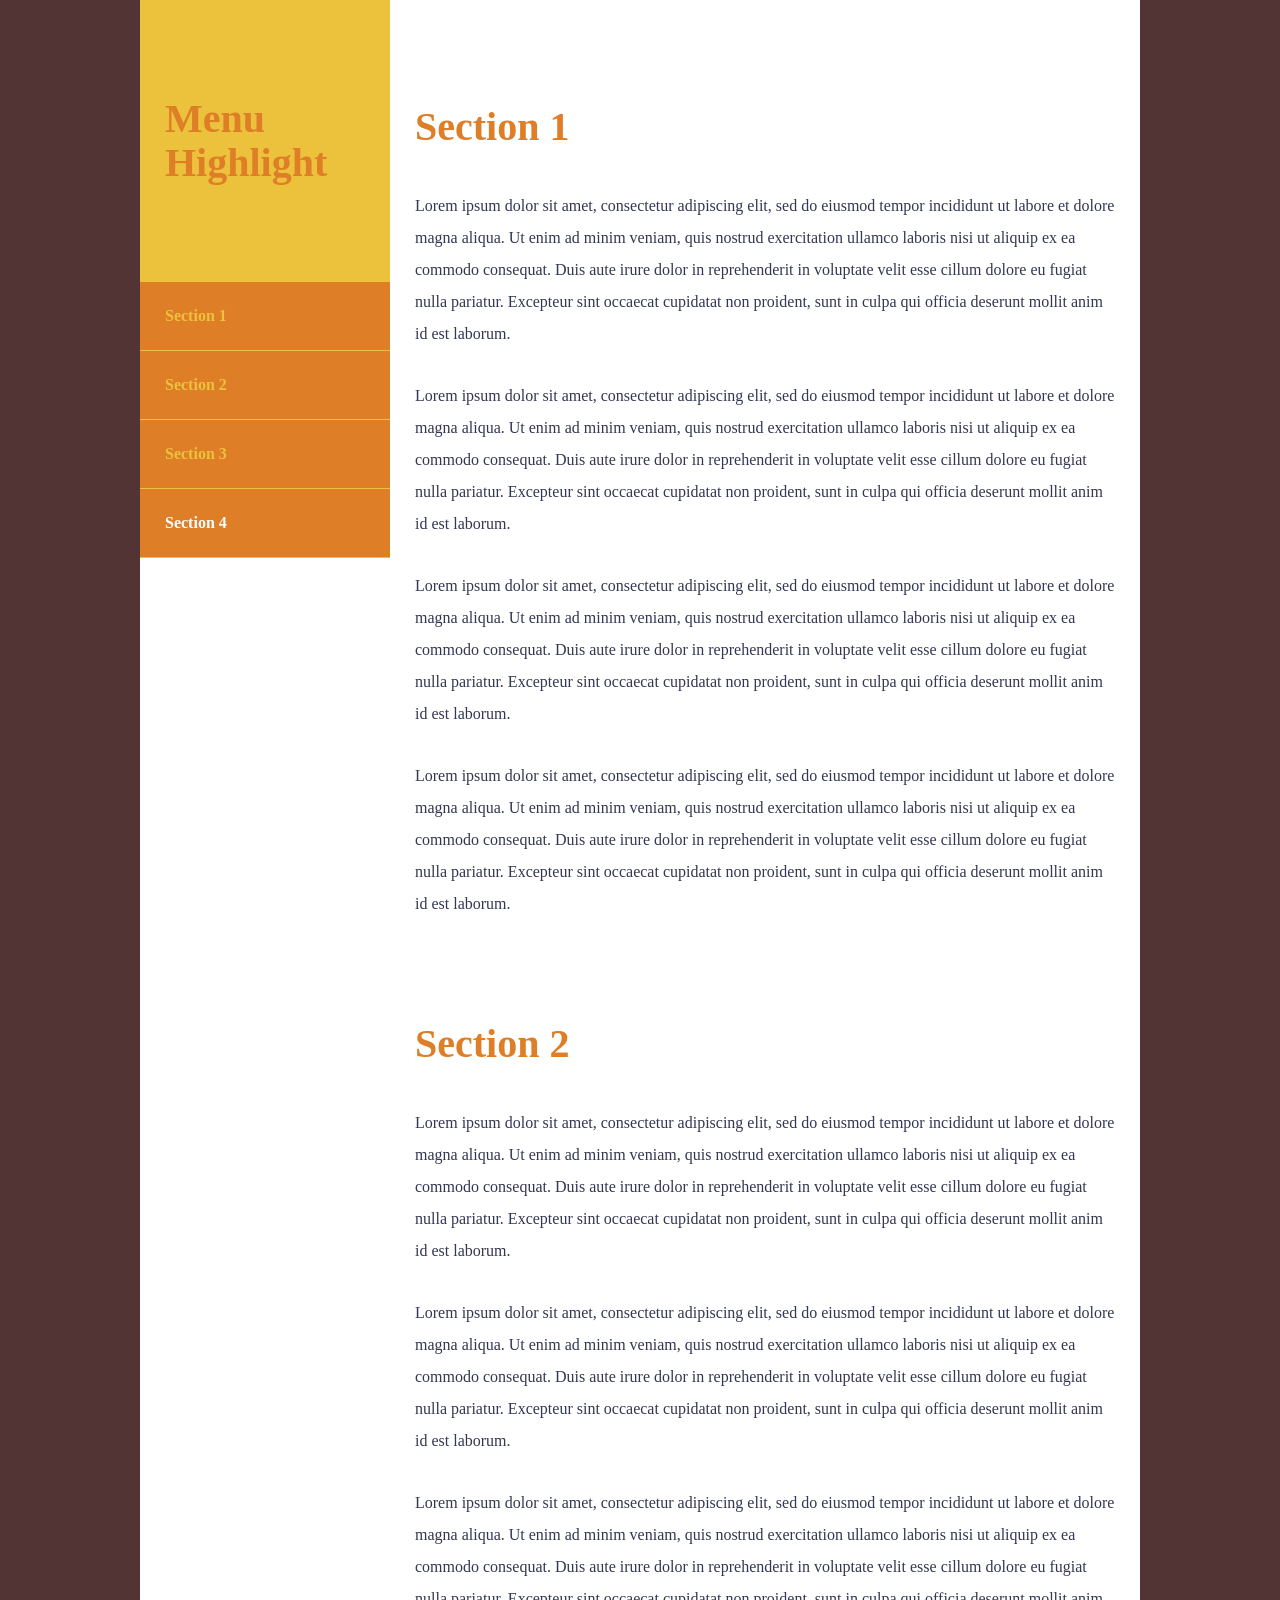
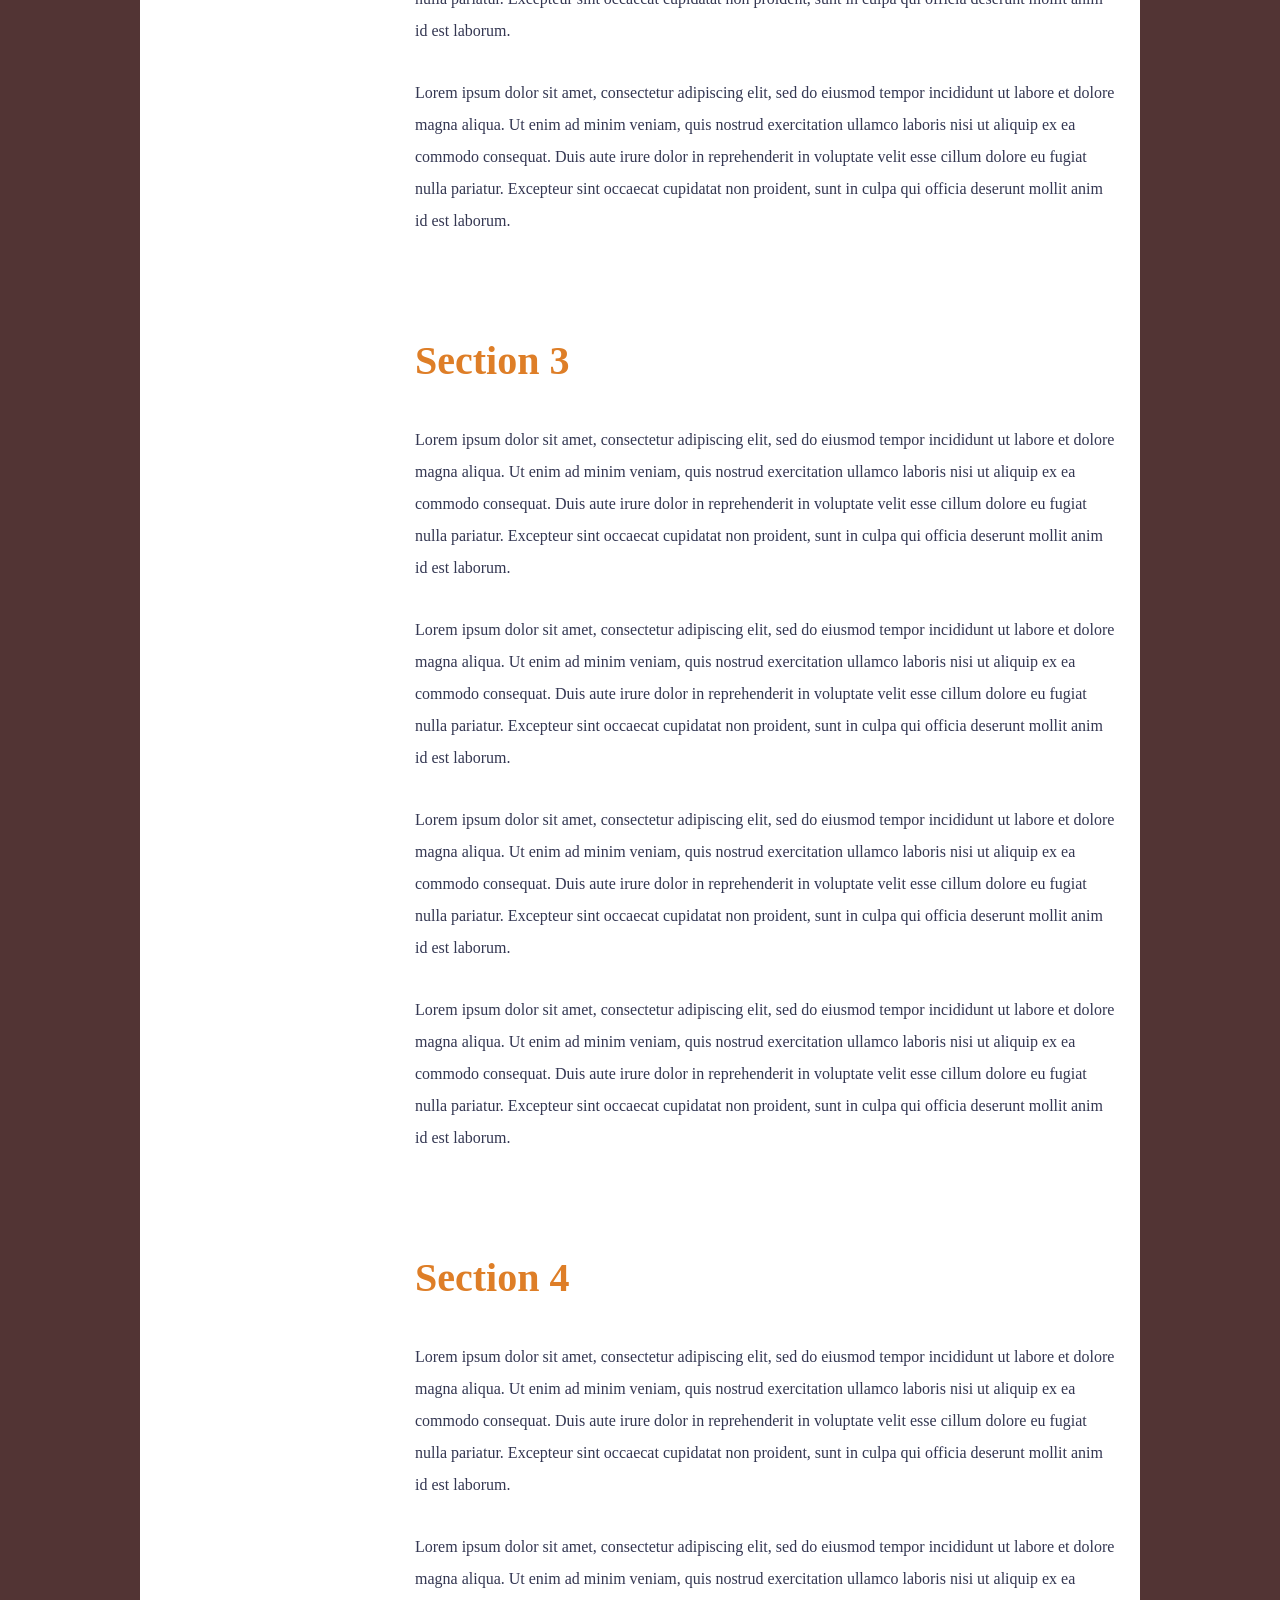
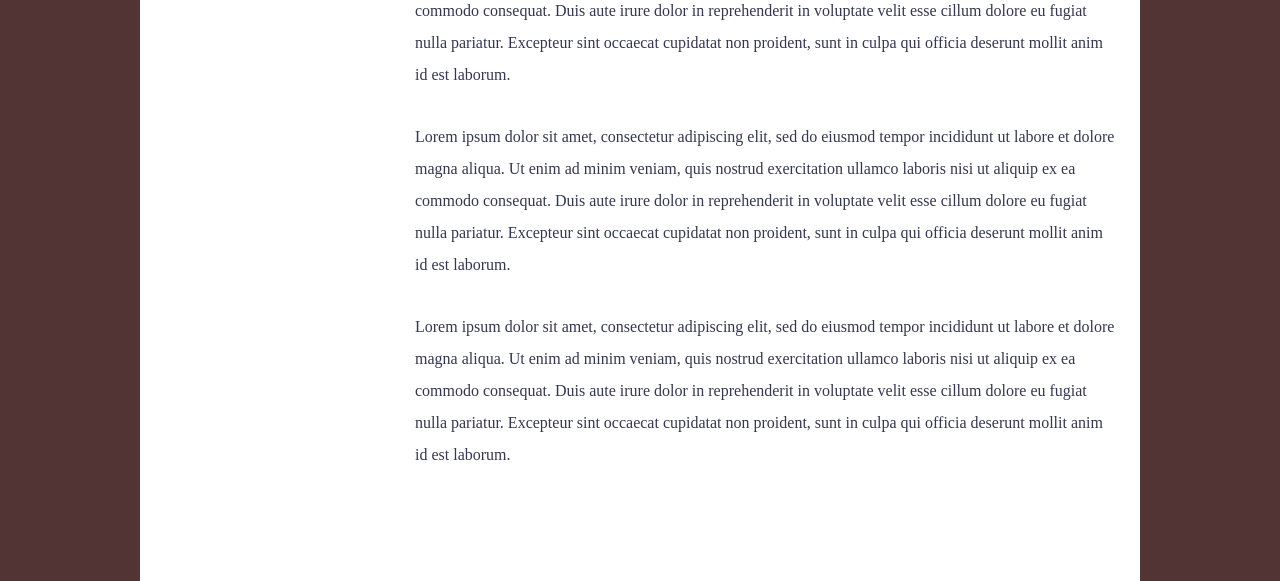
==== highlight-menu-custom/index.html @ ab6501e2 "Add files via upload" ====
<!DOCTYPE html>
<html lang="ja">

<head>
  <meta charset="UTF-8">
  <title>メニューのハイライト</title>
  <!-- jQuery本体 -->
  <script src="https://code.jquery.com/jquery-3.7.1.min.js"
    integrity="sha256-/JqT3SQfawRcv/BIHPThkBvs0OEvtFFmqPF/lYI/Cxo=" crossorigin="anonymous"></script>
  <link rel="stylesheet" href="css/style.css">
</head>

<body>
  <div id="wrapper">
    <header>
      <h1>Menu Highlight</h1>
      <nav>
        <ul>
          <li class="current"><a href="#">Section 1</a></li>
          <li><a href="#">Section 2</a></li>
          <li><a href="#">Section 3</a></li>
          <li><a href="#">Section 4</a></li>
        </ul>
      </nav>
    </header>

    <main>
      <section>
        <h2>Section 1</h2>
        <p>
          Lorem ipsum dolor sit amet, consectetur adipiscing elit, sed do eiusmod tempor incididunt ut labore et dolore
          magna aliqua. Ut enim ad minim veniam, quis nostrud exercitation ullamco laboris nisi ut aliquip ex ea commodo
          consequat. Duis aute irure dolor in reprehenderit in voluptate velit esse cillum dolore eu fugiat nulla
          pariatur. Excepteur sint occaecat cupidatat non proident, sunt in culpa qui officia deserunt mollit anim id
          est laborum.
        </p>
        <p>
          Lorem ipsum dolor sit amet, consectetur adipiscing elit, sed do eiusmod tempor incididunt ut labore et dolore
          magna aliqua. Ut enim ad minim veniam, quis nostrud exercitation ullamco laboris nisi ut aliquip ex ea commodo
          consequat. Duis aute irure dolor in reprehenderit in voluptate velit esse cillum dolore eu fugiat nulla
          pariatur. Excepteur sint occaecat cupidatat non proident, sunt in culpa qui officia deserunt mollit anim id
          est laborum.
        </p>
        <p>
          Lorem ipsum dolor sit amet, consectetur adipiscing elit, sed do eiusmod tempor incididunt ut labore et dolore
          magna aliqua. Ut enim ad minim veniam, quis nostrud exercitation ullamco laboris nisi ut aliquip ex ea commodo
          consequat. Duis aute irure dolor in reprehenderit in voluptate velit esse cillum dolore eu fugiat nulla
          pariatur. Excepteur sint occaecat cupidatat non proident, sunt in culpa qui officia deserunt mollit anim id
          est laborum.
        </p>
        <p>
          Lorem ipsum dolor sit amet, consectetur adipiscing elit, sed do eiusmod tempor incididunt ut labore et dolore
          magna aliqua. Ut enim ad minim veniam, quis nostrud exercitation ullamco laboris nisi ut aliquip ex ea commodo
          consequat. Duis aute irure dolor in reprehenderit in voluptate velit esse cillum dolore eu fugiat nulla
          pariatur. Excepteur sint occaecat cupidatat non proident, sunt in culpa qui officia deserunt mollit anim id
          est laborum.
        </p>
      </section>
      <section>
        <h2>Section 2</h2>
        <p>
          Lorem ipsum dolor sit amet, consectetur adipiscing elit, sed do eiusmod tempor incididunt ut labore et dolore
          magna aliqua. Ut enim ad minim veniam, quis nostrud exercitation ullamco laboris nisi ut aliquip ex ea commodo
          consequat. Duis aute irure dolor in reprehenderit in voluptate velit esse cillum dolore eu fugiat nulla
          pariatur. Excepteur sint occaecat cupidatat non proident, sunt in culpa qui officia deserunt mollit anim id
          est laborum.
        </p>
        <p>
          Lorem ipsum dolor sit amet, consectetur adipiscing elit, sed do eiusmod tempor incididunt ut labore et dolore
          magna aliqua. Ut enim ad minim veniam, quis nostrud exercitation ullamco laboris nisi ut aliquip ex ea commodo
          consequat. Duis aute irure dolor in reprehenderit in voluptate velit esse cillum dolore eu fugiat nulla
          pariatur. Excepteur sint occaecat cupidatat non proident, sunt in culpa qui officia deserunt mollit anim id
          est laborum.
        </p>
        <p>
          Lorem ipsum dolor sit amet, consectetur adipiscing elit, sed do eiusmod tempor incididunt ut labore et dolore
          magna aliqua. Ut enim ad minim veniam, quis nostrud exercitation ullamco laboris nisi ut aliquip ex ea commodo
          consequat. Duis aute irure dolor in reprehenderit in voluptate velit esse cillum dolore eu fugiat nulla
          pariatur. Excepteur sint occaecat cupidatat non proident, sunt in culpa qui officia deserunt mollit anim id
          est laborum.
        </p>
        <p>
          Lorem ipsum dolor sit amet, consectetur adipiscing elit, sed do eiusmod tempor incididunt ut labore et dolore
          magna aliqua. Ut enim ad minim veniam, quis nostrud exercitation ullamco laboris nisi ut aliquip ex ea commodo
          consequat. Duis aute irure dolor in reprehenderit in voluptate velit esse cillum dolore eu fugiat nulla
          pariatur. Excepteur sint occaecat cupidatat non proident, sunt in culpa qui officia deserunt mollit anim id
          est laborum.
        </p>
      </section>
      <section>
        <h2>Section 3</h2>
        <p>
          Lorem ipsum dolor sit amet, consectetur adipiscing elit, sed do eiusmod tempor incididunt ut labore et dolore
          magna aliqua. Ut enim ad minim veniam, quis nostrud exercitation ullamco laboris nisi ut aliquip ex ea commodo
          consequat. Duis aute irure dolor in reprehenderit in voluptate velit esse cillum dolore eu fugiat nulla
          pariatur. Excepteur sint occaecat cupidatat non proident, sunt in culpa qui officia deserunt mollit anim id
          est laborum.
        </p>
        <p>
          Lorem ipsum dolor sit amet, consectetur adipiscing elit, sed do eiusmod tempor incididunt ut labore et dolore
          magna aliqua. Ut enim ad minim veniam, quis nostrud exercitation ullamco laboris nisi ut aliquip ex ea commodo
          consequat. Duis aute irure dolor in reprehenderit in voluptate velit esse cillum dolore eu fugiat nulla
          pariatur. Excepteur sint occaecat cupidatat non proident, sunt in culpa qui officia deserunt mollit anim id
          est laborum.
        </p>
        <p>
          Lorem ipsum dolor sit amet, consectetur adipiscing elit, sed do eiusmod tempor incididunt ut labore et dolore
          magna aliqua. Ut enim ad minim veniam, quis nostrud exercitation ullamco laboris nisi ut aliquip ex ea commodo
          consequat. Duis aute irure dolor in reprehenderit in voluptate velit esse cillum dolore eu fugiat nulla
          pariatur. Excepteur sint occaecat cupidatat non proident, sunt in culpa qui officia deserunt mollit anim id
          est laborum.
        </p>
        <p>
          Lorem ipsum dolor sit amet, consectetur adipiscing elit, sed do eiusmod tempor incididunt ut labore et dolore
          magna aliqua. Ut enim ad minim veniam, quis nostrud exercitation ullamco laboris nisi ut aliquip ex ea commodo
          consequat. Duis aute irure dolor in reprehenderit in voluptate velit esse cillum dolore eu fugiat nulla
          pariatur. Excepteur sint occaecat cupidatat non proident, sunt in culpa qui officia deserunt mollit anim id
          est laborum.
        </p>
      </section>
      <section>
        <h2>Section 4</h2>
        <p>
          Lorem ipsum dolor sit amet, consectetur adipiscing elit, sed do eiusmod tempor incididunt ut labore et dolore
          magna aliqua. Ut enim ad minim veniam, quis nostrud exercitation ullamco laboris nisi ut aliquip ex ea commodo
          consequat. Duis aute irure dolor in reprehenderit in voluptate velit esse cillum dolore eu fugiat nulla
          pariatur. Excepteur sint occaecat cupidatat non proident, sunt in culpa qui officia deserunt mollit anim id
          est laborum.
        </p>
        <p>
          Lorem ipsum dolor sit amet, consectetur adipiscing elit, sed do eiusmod tempor incididunt ut labore et dolore
          magna aliqua. Ut enim ad minim veniam, quis nostrud exercitation ullamco laboris nisi ut aliquip ex ea commodo
          consequat. Duis aute irure dolor in reprehenderit in voluptate velit esse cillum dolore eu fugiat nulla
          pariatur. Excepteur sint occaecat cupidatat non proident, sunt in culpa qui officia deserunt mollit anim id
          est laborum.
        </p>
        <p>
          Lorem ipsum dolor sit amet, consectetur adipiscing elit, sed do eiusmod tempor incididunt ut labore et dolore
          magna aliqua. Ut enim ad minim veniam, quis nostrud exercitation ullamco laboris nisi ut aliquip ex ea commodo
          consequat. Duis aute irure dolor in reprehenderit in voluptate velit esse cillum dolore eu fugiat nulla
          pariatur. Excepteur sint occaecat cupidatat non proident, sunt in culpa qui officia deserunt mollit anim id
          est laborum.
        </p>
        <p>
          Lorem ipsum dolor sit amet, consectetur adipiscing elit, sed do eiusmod tempor incididunt ut labore et dolore
          magna aliqua. Ut enim ad minim veniam, quis nostrud exercitation ullamco laboris nisi ut aliquip ex ea commodo
          consequat. Duis aute irure dolor in reprehenderit in voluptate velit esse cillum dolore eu fugiat nulla
          pariatur. Excepteur sint occaecat cupidatat non proident, sunt in culpa qui officia deserunt mollit anim id
          est laborum.
        </p>
      </section>
    </main>
  </div>

  <script src="js/script.js"></script>
</body>

</html>
---- highlight-menu-custom/css/style.css ----
@charset "utf-8";

body {
  background: #523434;
  margin: 0;
}

#wrapper {
  width: 1000px;
  margin: 0 auto;
}

header {
  position: fixed;
  width: 250px;
  background: #ecc23d;
}

header h1 {
  padding: 70px 25px;
  color: #de7e27;
  font-size: 2.5em;
  line-height: 1.1em;
  font-weight: bold;
}

nav ul {
  margin: 0;
  padding: 0;
}
nav li {
  list-style: none;
  margin-bottom: 1px;
}
nav a {
  display: block;
  padding: 25px;
  font-weight: bold;
  color: #ecc23d;
  background: #de7e27;
  text-decoration: none;
}
nav li.current a {
  color: #fff;
}

main {
  padding: 70px 25px 10px 275px;
  background: #fff;
}
section {
  margin-bottom: 100px;
}
section h2 {
  color: #de7e27;
  font-size: 2.5em;
  font-weight: bold;
  margin-bottom: 40px;
}
p {
  margin-bottom: 30px;
  line-height: 2;
  color: #343752;
}
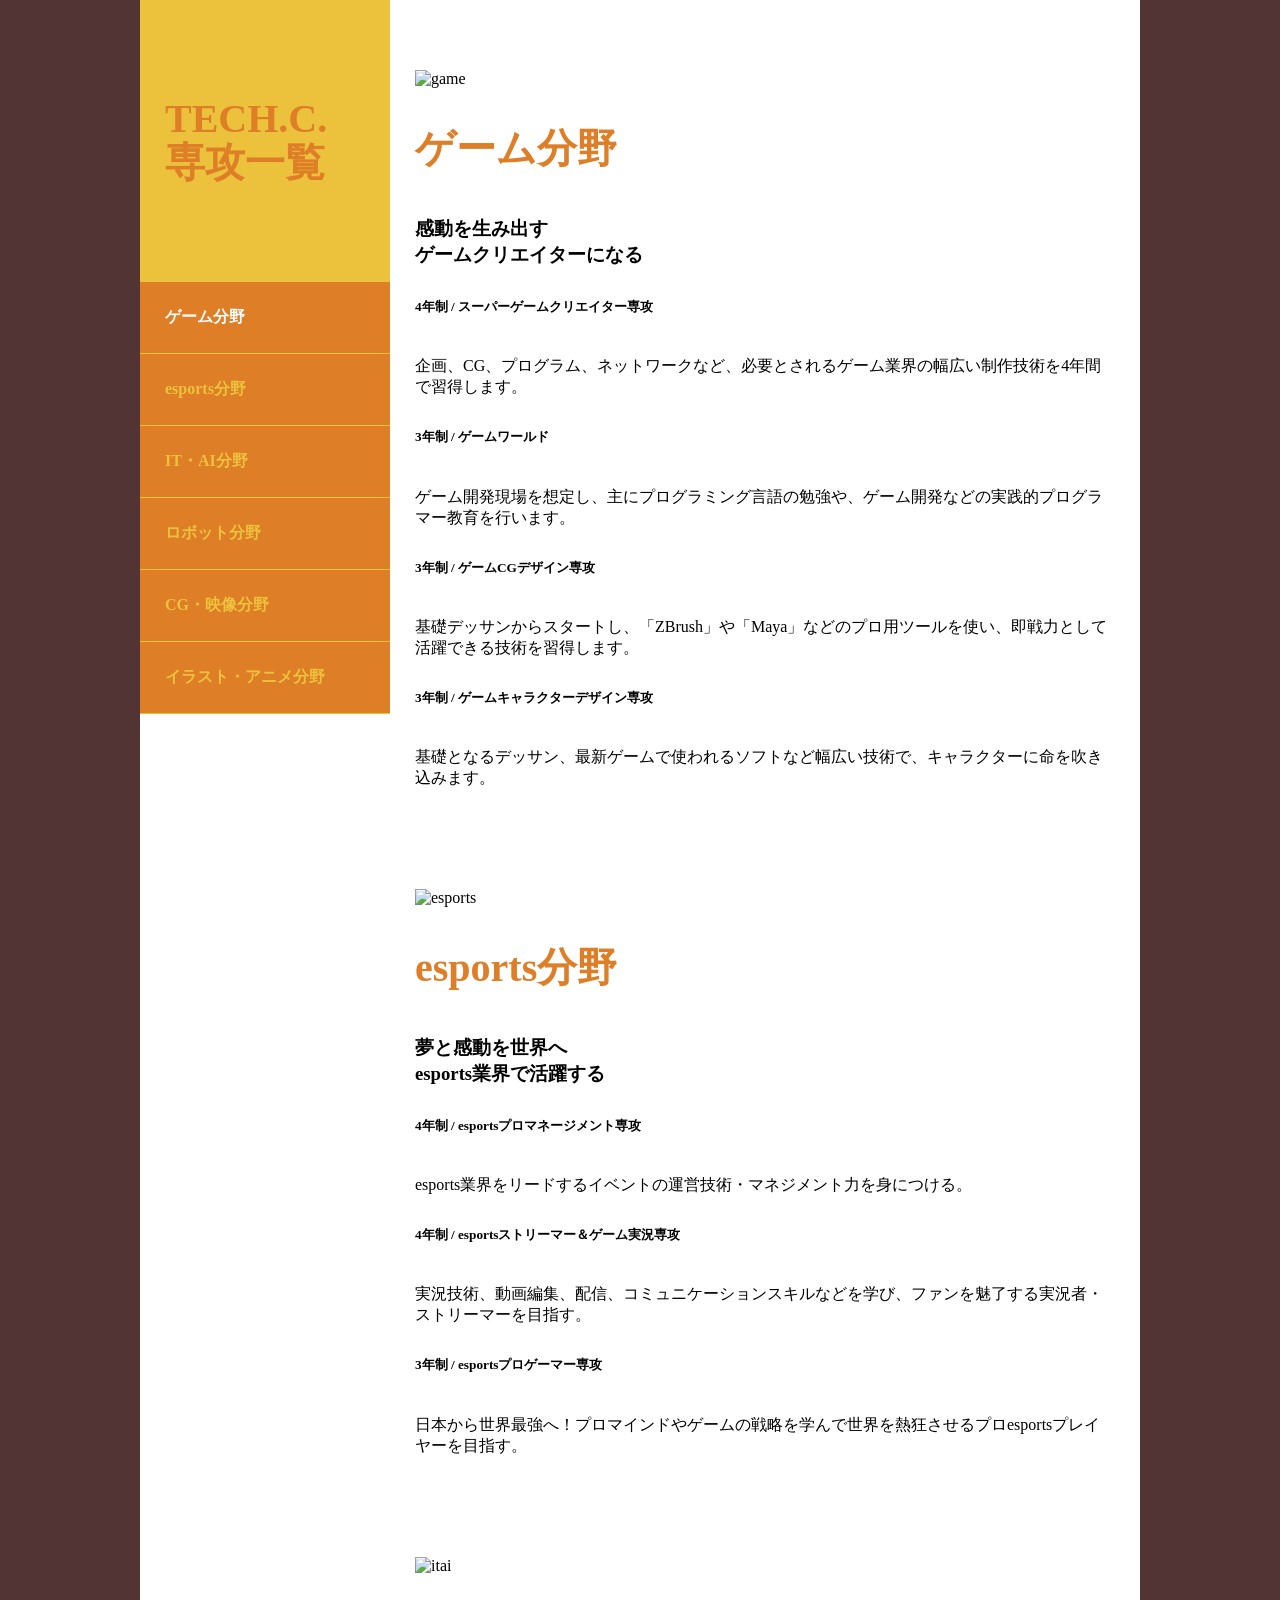
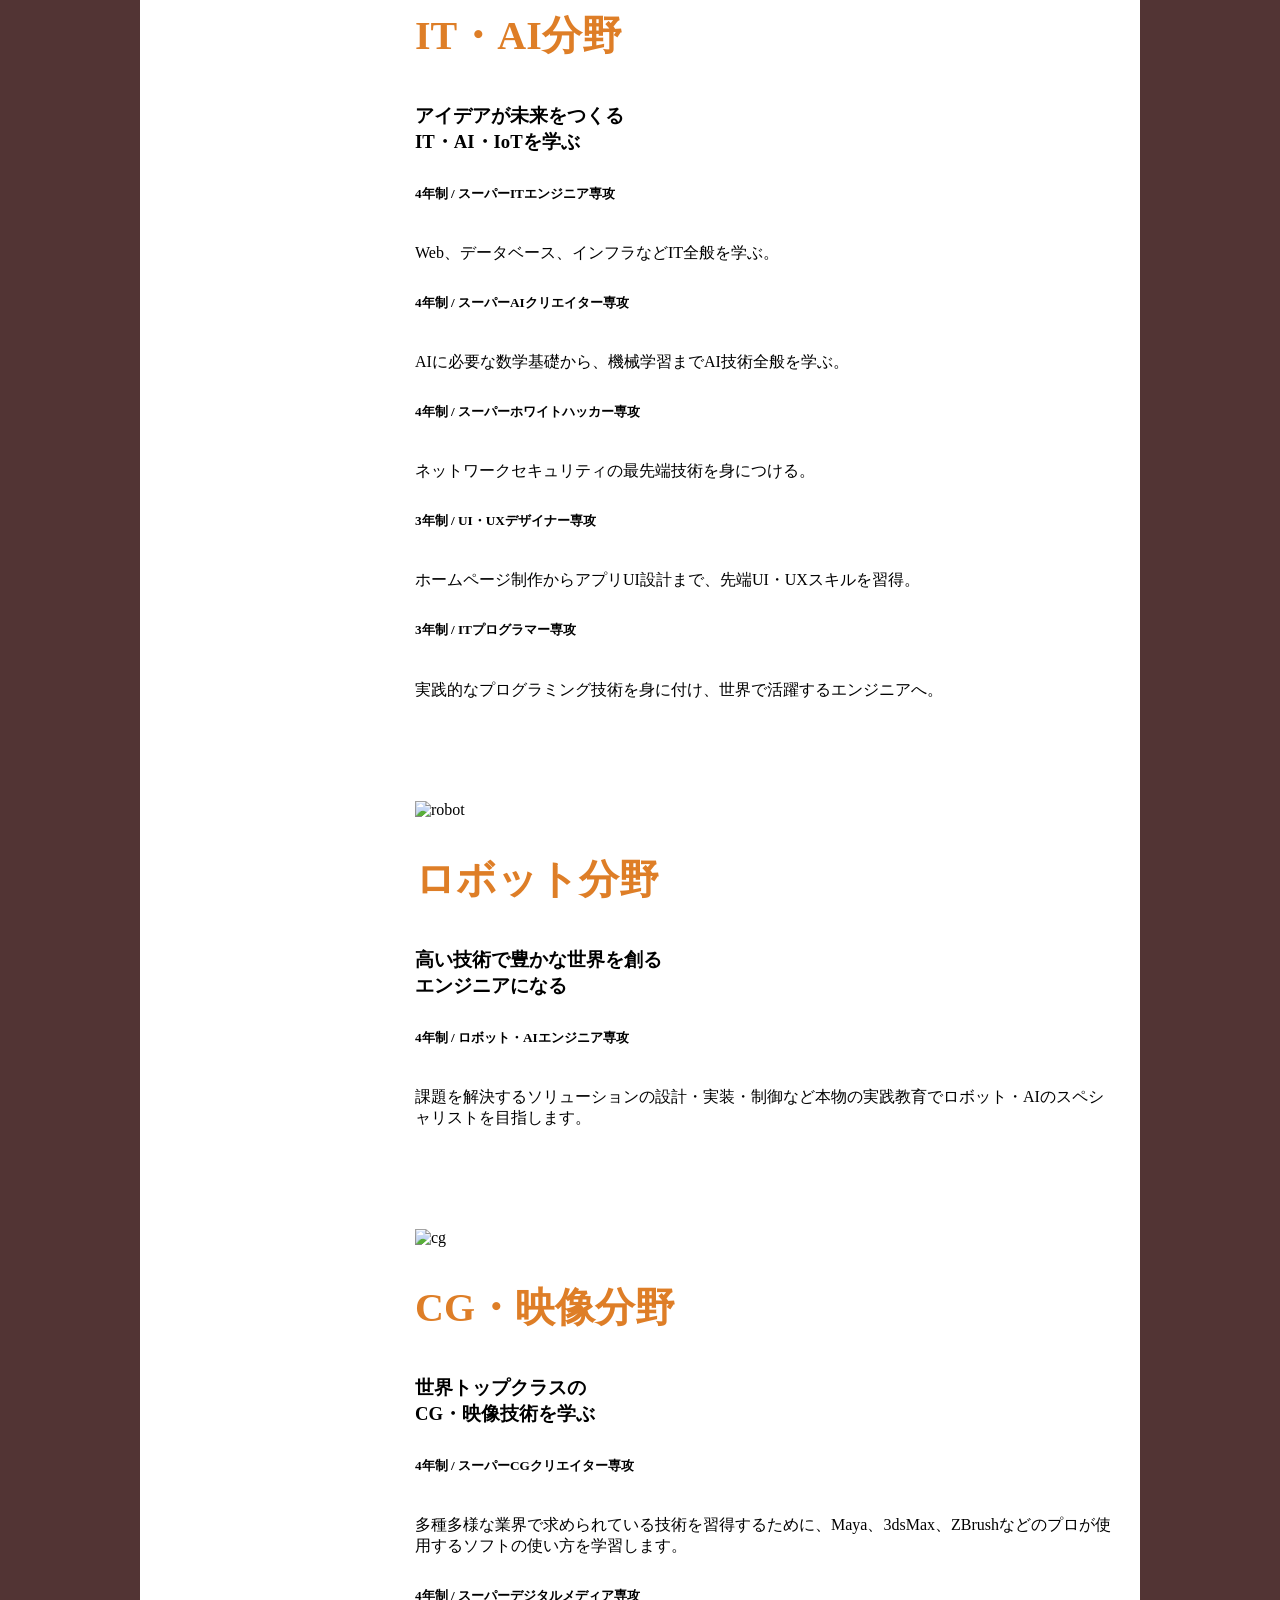
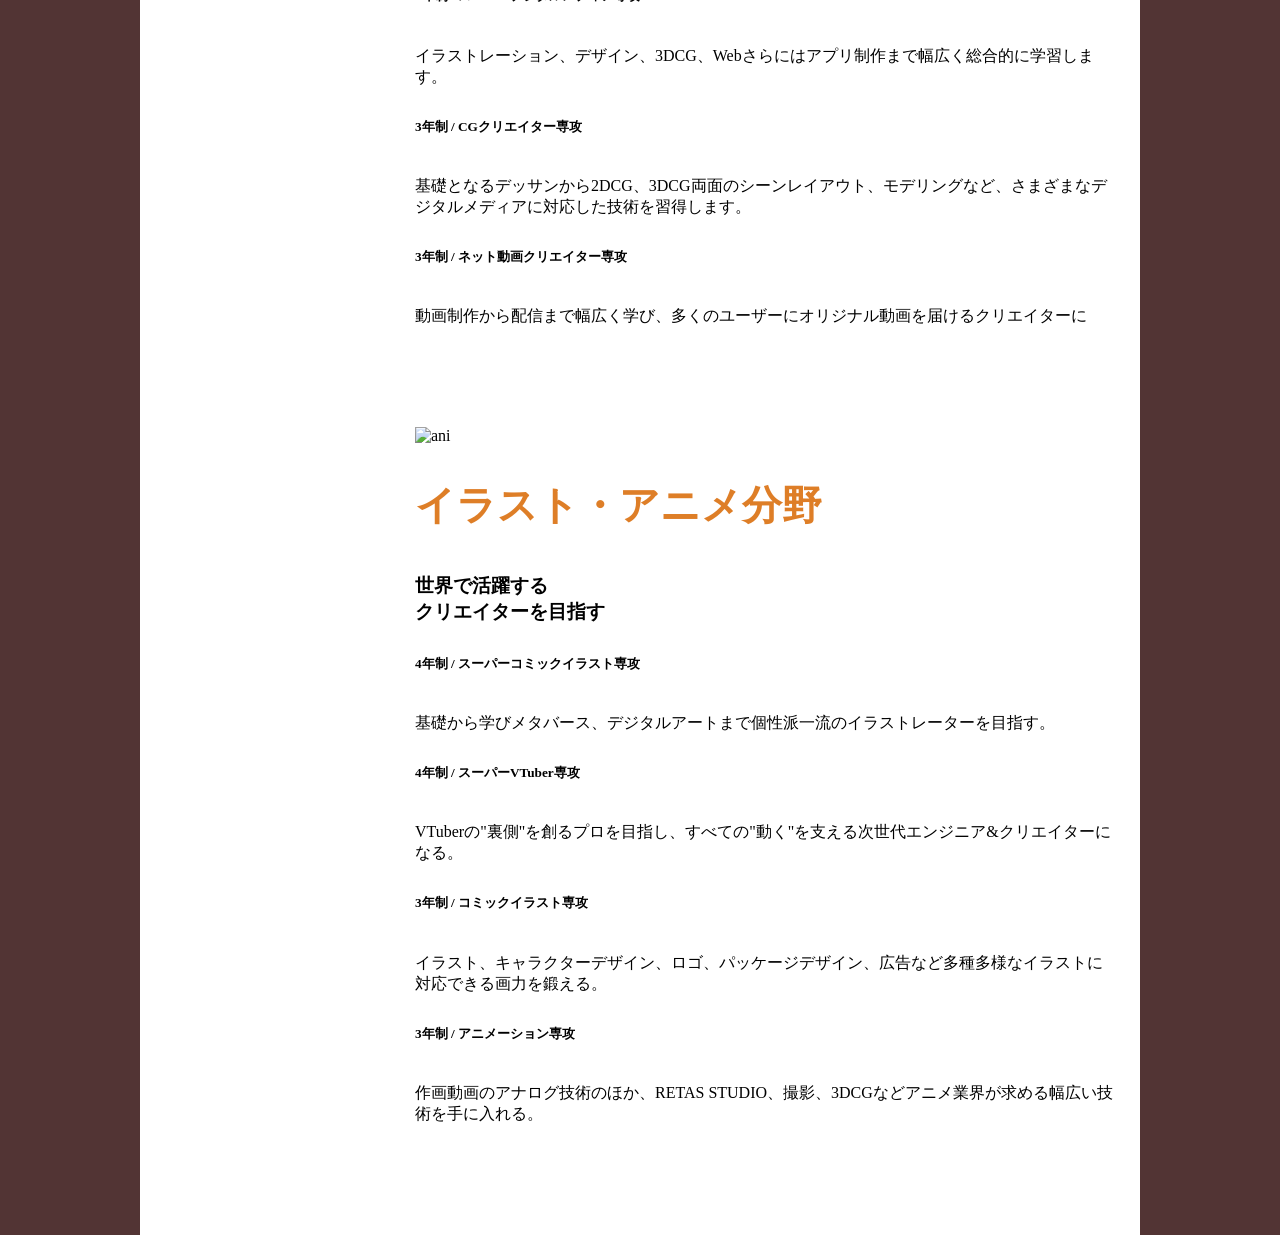
==== commit 6bdf98fb: "Update index.html" ====
--- a/highlight-menu-custom/index.html
+++ b/highlight-menu-custom/index.html
@@ -3,7 +3,7 @@
 
 <head>
   <meta charset="UTF-8">
-  <title>メニューのハイライト</title>
+  <title>techc</title>
   <!-- jQuery本体 -->
   <script src="https://code.jquery.com/jquery-3.7.1.min.js"
     integrity="sha256-/JqT3SQfawRcv/BIHPThkBvs0OEvtFFmqPF/lYI/Cxo=" crossorigin="anonymous"></script>
@@ -13,140 +13,132 @@
 <body>
   <div id="wrapper">
     <header>
-      <h1>Menu Highlight</h1>
+      <h1>TECH.C.<br>専攻一覧</h1>
       <nav>
         <ul>
-          <li class="current"><a href="#">Section 1</a></li>
-          <li><a href="#">Section 2</a></li>
-          <li><a href="#">Section 3</a></li>
-          <li><a href="#">Section 4</a></li>
+          <li class="current"><a href="#">ゲーム分野</a></li>
+          <li><a href="#">esports分野</a></li>
+          <li><a href="#">IT・AI分野</a></li>
+          <li><a href="#">ロボット分野</a></li>
+          <li><a href="#">CG・映像分野</a></li>
+          <li><a href="#">イラスト・アニメ分野</a></li>
         </ul>
       </nav>
     </header>
 
     <main>
       <section>
-        <h2>Section 1</h2>
+        <img src="img/1.png" alt="game" width="400">
+        <h2>ゲーム分野</h2>
+        <h3>感動を生み出す<br>ゲームクリエイターになる</h3>
         <p>
-          Lorem ipsum dolor sit amet, consectetur adipiscing elit, sed do eiusmod tempor incididunt ut labore et dolore
-          magna aliqua. Ut enim ad minim veniam, quis nostrud exercitation ullamco laboris nisi ut aliquip ex ea commodo
-          consequat. Duis aute irure dolor in reprehenderit in voluptate velit esse cillum dolore eu fugiat nulla
-          pariatur. Excepteur sint occaecat cupidatat non proident, sunt in culpa qui officia deserunt mollit anim id
-          est laborum.
+          <h5>4年制 / スーパーゲームクリエイター専攻</h5><br>
+          企画、CG、プログラム、ネットワークなど、必要とされるゲーム業界の幅広い制作技術を4年間で習得します。
         </p>
         <p>
-          Lorem ipsum dolor sit amet, consectetur adipiscing elit, sed do eiusmod tempor incididunt ut labore et dolore
-          magna aliqua. Ut enim ad minim veniam, quis nostrud exercitation ullamco laboris nisi ut aliquip ex ea commodo
-          consequat. Duis aute irure dolor in reprehenderit in voluptate velit esse cillum dolore eu fugiat nulla
-          pariatur. Excepteur sint occaecat cupidatat non proident, sunt in culpa qui officia deserunt mollit anim id
-          est laborum.
+          <h5>3年制 / ゲームワールド</h5><br>
+          ゲーム開発現場を想定し、主にプログラミング言語の勉強や、ゲーム開発などの実践的プログラマー教育を行います。
         </p>
         <p>
-          Lorem ipsum dolor sit amet, consectetur adipiscing elit, sed do eiusmod tempor incididunt ut labore et dolore
-          magna aliqua. Ut enim ad minim veniam, quis nostrud exercitation ullamco laboris nisi ut aliquip ex ea commodo
-          consequat. Duis aute irure dolor in reprehenderit in voluptate velit esse cillum dolore eu fugiat nulla
-          pariatur. Excepteur sint occaecat cupidatat non proident, sunt in culpa qui officia deserunt mollit anim id
-          est laborum.
+          <h5>3年制 / ゲームCGデザイン専攻</h5><br>
+          基礎デッサンからスタートし、「ZBrush」や「Maya」などのプロ用ツールを使い、即戦力として活躍できる技術を習得します。
         </p>
         <p>
-          Lorem ipsum dolor sit amet, consectetur adipiscing elit, sed do eiusmod tempor incididunt ut labore et dolore
-          magna aliqua. Ut enim ad minim veniam, quis nostrud exercitation ullamco laboris nisi ut aliquip ex ea commodo
-          consequat. Duis aute irure dolor in reprehenderit in voluptate velit esse cillum dolore eu fugiat nulla
-          pariatur. Excepteur sint occaecat cupidatat non proident, sunt in culpa qui officia deserunt mollit anim id
-          est laborum.
+          <h5>3年制 / ゲームキャラクターデザイン専攻</h5><br>
+          基礎となるデッサン、最新ゲームで使われるソフトなど幅広い技術で、キャラクターに命を吹き込みます。
         </p>
       </section>
       <section>
-        <h2>Section 2</h2>
+        <img src="img/2.jpg" alt="esports" width="400">
+        <h2>esports分野</h2>
+        <h3>夢と感動を世界へ<br>esports業界で活躍する</h3>
         <p>
-          Lorem ipsum dolor sit amet, consectetur adipiscing elit, sed do eiusmod tempor incididunt ut labore et dolore
-          magna aliqua. Ut enim ad minim veniam, quis nostrud exercitation ullamco laboris nisi ut aliquip ex ea commodo
-          consequat. Duis aute irure dolor in reprehenderit in voluptate velit esse cillum dolore eu fugiat nulla
-          pariatur. Excepteur sint occaecat cupidatat non proident, sunt in culpa qui officia deserunt mollit anim id
-          est laborum.
+          <h5>4年制 / esportsプロマネージメント専攻</h5><br>
+          esports業界をリードするイベントの運営技術・マネジメント力を身につける。
         </p>
         <p>
-          Lorem ipsum dolor sit amet, consectetur adipiscing elit, sed do eiusmod tempor incididunt ut labore et dolore
-          magna aliqua. Ut enim ad minim veniam, quis nostrud exercitation ullamco laboris nisi ut aliquip ex ea commodo
-          consequat. Duis aute irure dolor in reprehenderit in voluptate velit esse cillum dolore eu fugiat nulla
-          pariatur. Excepteur sint occaecat cupidatat non proident, sunt in culpa qui officia deserunt mollit anim id
-          est laborum.
+          <h5>4年制 / esportsストリーマー＆ゲーム実況専攻</h5><br>
+          実況技術、動画編集、配信、コミュニケーションスキルなどを学び、ファンを魅了する実況者・ストリーマーを目指す。
         </p>
         <p>
-          Lorem ipsum dolor sit amet, consectetur adipiscing elit, sed do eiusmod tempor incididunt ut labore et dolore
-          magna aliqua. Ut enim ad minim veniam, quis nostrud exercitation ullamco laboris nisi ut aliquip ex ea commodo
-          consequat. Duis aute irure dolor in reprehenderit in voluptate velit esse cillum dolore eu fugiat nulla
-          pariatur. Excepteur sint occaecat cupidatat non proident, sunt in culpa qui officia deserunt mollit anim id
-          est laborum.
-        </p>
-        <p>
-          Lorem ipsum dolor sit amet, consectetur adipiscing elit, sed do eiusmod tempor incididunt ut labore et dolore
-          magna aliqua. Ut enim ad minim veniam, quis nostrud exercitation ullamco laboris nisi ut aliquip ex ea commodo
-          consequat. Duis aute irure dolor in reprehenderit in voluptate velit esse cillum dolore eu fugiat nulla
-          pariatur. Excepteur sint occaecat cupidatat non proident, sunt in culpa qui officia deserunt mollit anim id
-          est laborum.
+          <h5>3年制 / esportsプロゲーマー専攻</h5><br>
+          日本から世界最強へ！プロマインドやゲームの戦略を学んで世界を熱狂させるプロesportsプレイヤーを目指す。
         </p>
       </section>
       <section>
-        <h2>Section 3</h2>
+        <img src="img/3.png" alt="itai" width="400">
+        <h2>IT・AI分野</h2>
+        <h3>アイデアが未来をつくる<br>IT・AI・IoTを学ぶ</h3>
         <p>
-          Lorem ipsum dolor sit amet, consectetur adipiscing elit, sed do eiusmod tempor incididunt ut labore et dolore
-          magna aliqua. Ut enim ad minim veniam, quis nostrud exercitation ullamco laboris nisi ut aliquip ex ea commodo
-          consequat. Duis aute irure dolor in reprehenderit in voluptate velit esse cillum dolore eu fugiat nulla
-          pariatur. Excepteur sint occaecat cupidatat non proident, sunt in culpa qui officia deserunt mollit anim id
-          est laborum.
+          <h5>4年制 / スーパーITエンジニア専攻</h5><br>
+          Web、データベース、インフラなどIT全般を学ぶ。
         </p>
         <p>
-          Lorem ipsum dolor sit amet, consectetur adipiscing elit, sed do eiusmod tempor incididunt ut labore et dolore
-          magna aliqua. Ut enim ad minim veniam, quis nostrud exercitation ullamco laboris nisi ut aliquip ex ea commodo
-          consequat. Duis aute irure dolor in reprehenderit in voluptate velit esse cillum dolore eu fugiat nulla
-          pariatur. Excepteur sint occaecat cupidatat non proident, sunt in culpa qui officia deserunt mollit anim id
-          est laborum.
+          <h5>4年制 / スーパーAIクリエイター専攻</h5><br>
+          AIに必要な数学基礎から、機械学習までAI技術全般を学ぶ。
         </p>
         <p>
-          Lorem ipsum dolor sit amet, consectetur adipiscing elit, sed do eiusmod tempor incididunt ut labore et dolore
-          magna aliqua. Ut enim ad minim veniam, quis nostrud exercitation ullamco laboris nisi ut aliquip ex ea commodo
-          consequat. Duis aute irure dolor in reprehenderit in voluptate velit esse cillum dolore eu fugiat nulla
-          pariatur. Excepteur sint occaecat cupidatat non proident, sunt in culpa qui officia deserunt mollit anim id
-          est laborum.
+          <h5>4年制 / スーパーホワイトハッカー専攻</h5><br>
+          ネットワークセキュリティの最先端技術を身につける。
         </p>
         <p>
-          Lorem ipsum dolor sit amet, consectetur adipiscing elit, sed do eiusmod tempor incididunt ut labore et dolore
-          magna aliqua. Ut enim ad minim veniam, quis nostrud exercitation ullamco laboris nisi ut aliquip ex ea commodo
-          consequat. Duis aute irure dolor in reprehenderit in voluptate velit esse cillum dolore eu fugiat nulla
-          pariatur. Excepteur sint occaecat cupidatat non proident, sunt in culpa qui officia deserunt mollit anim id
-          est laborum.
+          <h5>3年制 / UI・UXデザイナー専攻</h5><br>
+          ホームページ制作からアプリUI設計まで、先端UI・UXスキルを習得。
+        </p>
+        <p>
+          <h5>3年制 / ITプログラマー専攻</h5><br>
+          実践的なプログラミング技術を身に付け、世界で活躍するエンジニアへ。
         </p>
       </section>
       <section>
-        <h2>Section 4</h2>
+        <img src="img/4.png" alt="robot" width="400">
+        <h2>ロボット分野</h2>
+        <h3>高い技術で豊かな世界を創る<br>エンジニアになる</h3>
         <p>
-          Lorem ipsum dolor sit amet, consectetur adipiscing elit, sed do eiusmod tempor incididunt ut labore et dolore
-          magna aliqua. Ut enim ad minim veniam, quis nostrud exercitation ullamco laboris nisi ut aliquip ex ea commodo
-          consequat. Duis aute irure dolor in reprehenderit in voluptate velit esse cillum dolore eu fugiat nulla
-          pariatur. Excepteur sint occaecat cupidatat non proident, sunt in culpa qui officia deserunt mollit anim id
-          est laborum.
+          <h5>4年制 / ロボット・AIエンジニア専攻</h5><br>
+          課題を解決するソリューションの設計・実装・制御など本物の実践教育でロボット・AIのスペシャリストを目指します。
+        </p>
+      </section>
+      <section>
+        <img src="img/5.png" alt="cg" width="400">
+        <h2>CG・映像分野</h2>
+        <h3>世界トップクラスの<br>CG・映像技術を学ぶ</h3>
+        <p>
+          <h5>4年制 / スーパーCGクリエイター専攻</h5><br>
+          多種多様な業界で求められている技術を習得するために、Maya、3dsMax、ZBrushなどのプロが使用するソフトの使い方を学習します。
         </p>
         <p>
-          Lorem ipsum dolor sit amet, consectetur adipiscing elit, sed do eiusmod tempor incididunt ut labore et dolore
-          magna aliqua. Ut enim ad minim veniam, quis nostrud exercitation ullamco laboris nisi ut aliquip ex ea commodo
-          consequat. Duis aute irure dolor in reprehenderit in voluptate velit esse cillum dolore eu fugiat nulla
-          pariatur. Excepteur sint occaecat cupidatat non proident, sunt in culpa qui officia deserunt mollit anim id
-          est laborum.
+          <h5>4年制 / スーパーデジタルメディア専攻</h5><br>
+          イラストレーション、デザイン、3DCG、Webさらにはアプリ制作まで幅広く総合的に学習します。
         </p>
         <p>
-          Lorem ipsum dolor sit amet, consectetur adipiscing elit, sed do eiusmod tempor incididunt ut labore et dolore
-          magna aliqua. Ut enim ad minim veniam, quis nostrud exercitation ullamco laboris nisi ut aliquip ex ea commodo
-          consequat. Duis aute irure dolor in reprehenderit in voluptate velit esse cillum dolore eu fugiat nulla
-          pariatur. Excepteur sint occaecat cupidatat non proident, sunt in culpa qui officia deserunt mollit anim id
-          est laborum.
+          <h5>3年制 / CGクリエイター専攻</h5><br>
+          基礎となるデッサンから2DCG、3DCG両面のシーンレイアウト、モデリングなど、さまざまなデジタルメディアに対応した技術を習得します。
         </p>
         <p>
-          Lorem ipsum dolor sit amet, consectetur adipiscing elit, sed do eiusmod tempor incididunt ut labore et dolore
-          magna aliqua. Ut enim ad minim veniam, quis nostrud exercitation ullamco laboris nisi ut aliquip ex ea commodo
-          consequat. Duis aute irure dolor in reprehenderit in voluptate velit esse cillum dolore eu fugiat nulla
-          pariatur. Excepteur sint occaecat cupidatat non proident, sunt in culpa qui officia deserunt mollit anim id
-          est laborum.
+          <h5>3年制 / ネット動画クリエイター専攻</h5><br>
+          動画制作から配信まで幅広く学び、多くのユーザーにオリジナル動画を届けるクリエイターに
+        </p>
+      </section>
+      <section>
+        <img src="img/6.png" alt="ani" width="400">
+        <h2>イラスト・アニメ分野</h2>
+        <h3>世界で活躍する<br>クリエイターを目指す</h3>
+        <p>
+          <h5>4年制 / スーパーコミックイラスト専攻</h5><br>
+          基礎から学びメタバース、デジタルアートまで個性派一流のイラストレーターを目指す。
+        </p>
+        <p>
+          <h5>4年制 / スーパーVTuber専攻</h5><br>
+          VTuberの"裏側"を創るプロを目指し、すべての"動く"を支える次世代エンジニア&クリエイターになる。
+        </p>
+        <p>
+          <h5>3年制 / コミックイラスト専攻</h5><br>
+          イラスト、キャラクターデザイン、ロゴ、パッケージデザイン、広告など多種多様なイラストに対応できる画力を鍛える。
+        </p>
+        <p>
+          <h5>3年制 / アニメーション専攻</h5><br>
+          作画動画のアナログ技術のほか、RETAS STUDIO、撮影、3DCGなどアニメ業界が求める幅広い技術を手に入れる。
         </p>
       </section>
     </main>
@@ -155,4 +147,4 @@
   <script src="js/script.js"></script>
 </body>
 
-</html>+</html>
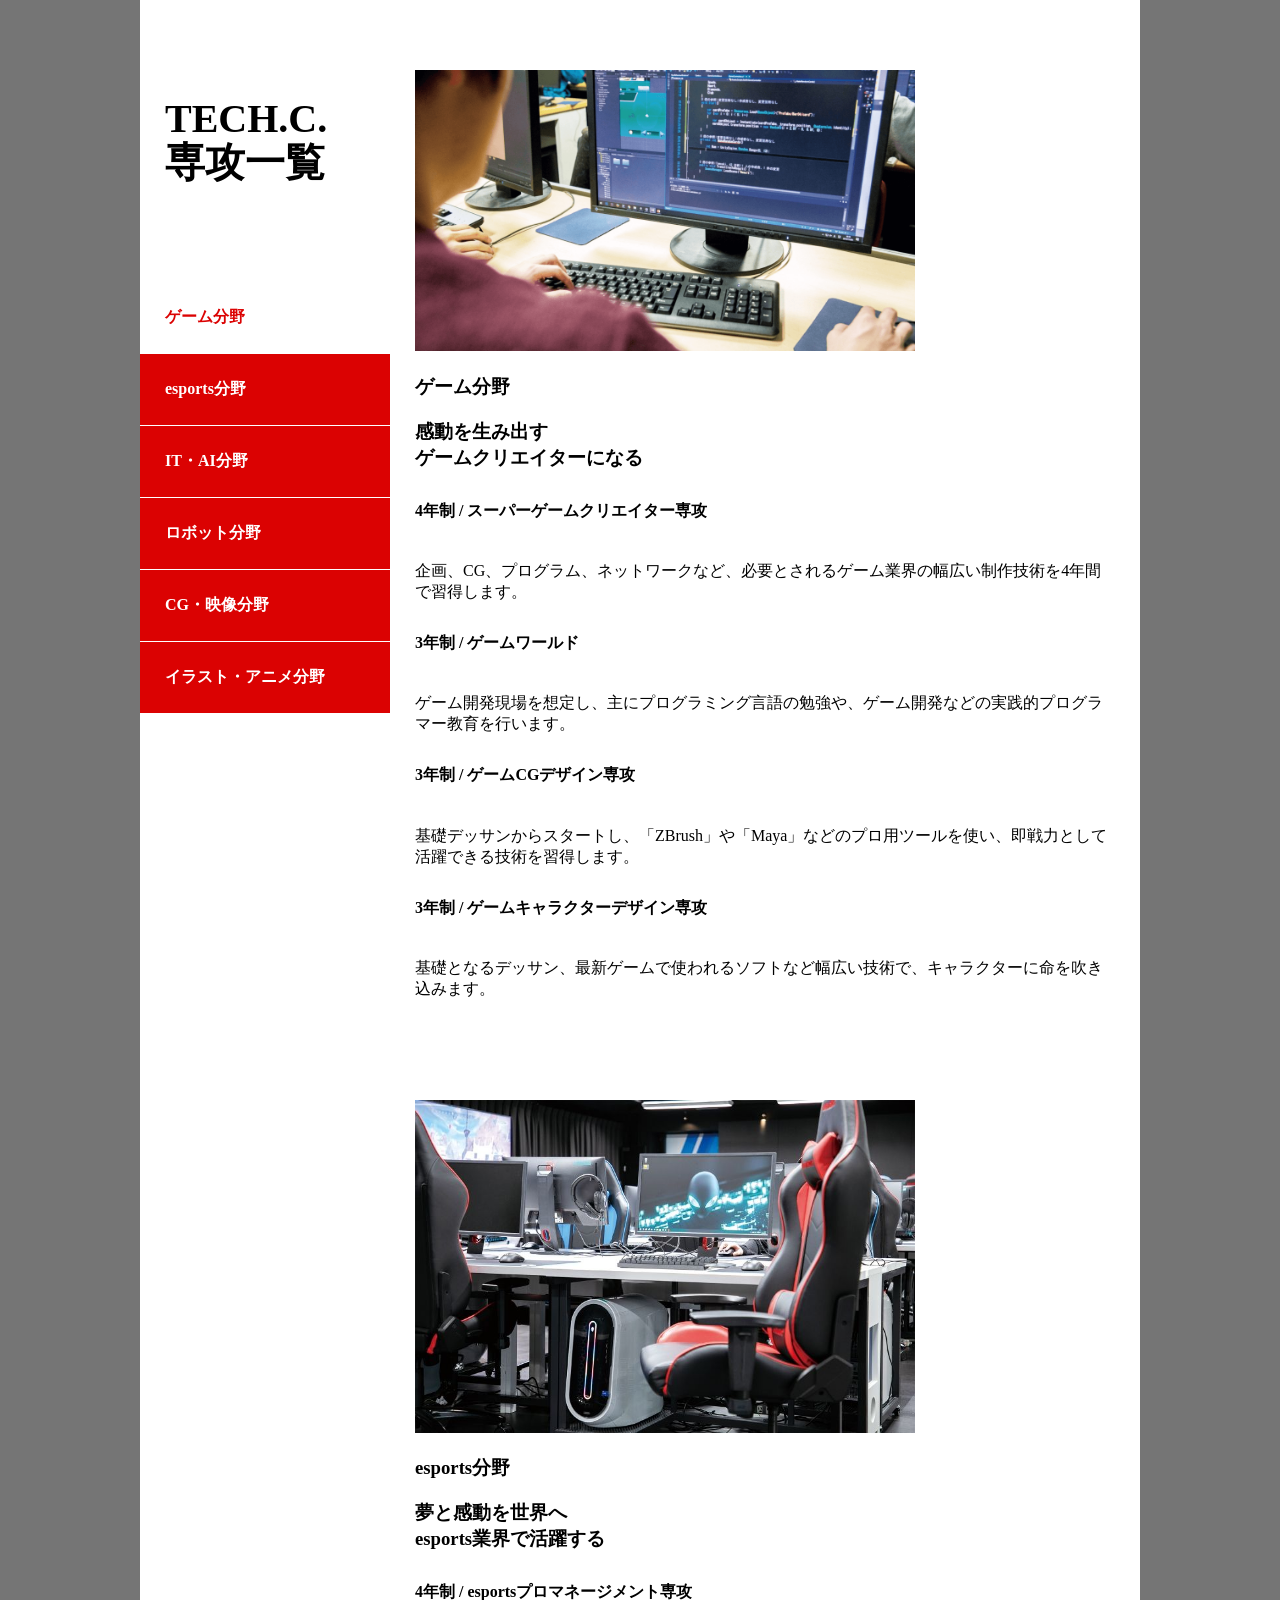
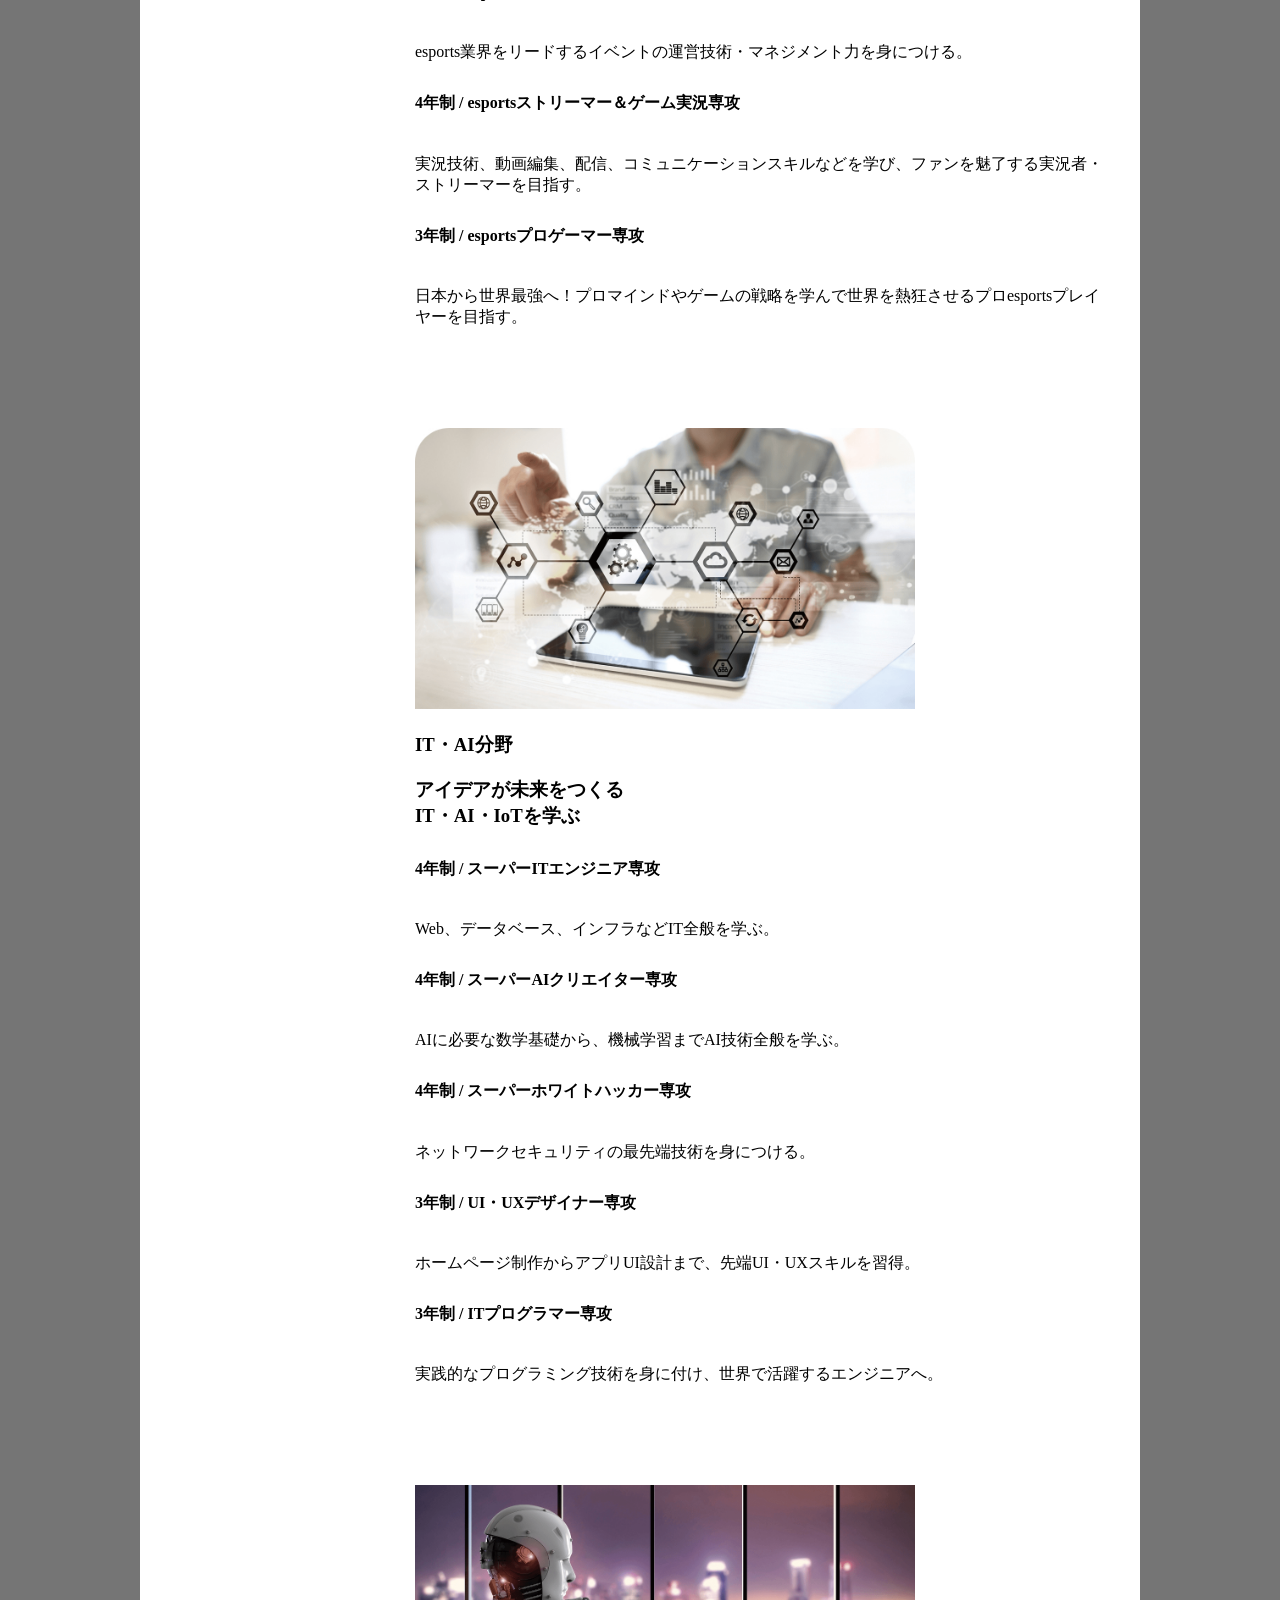
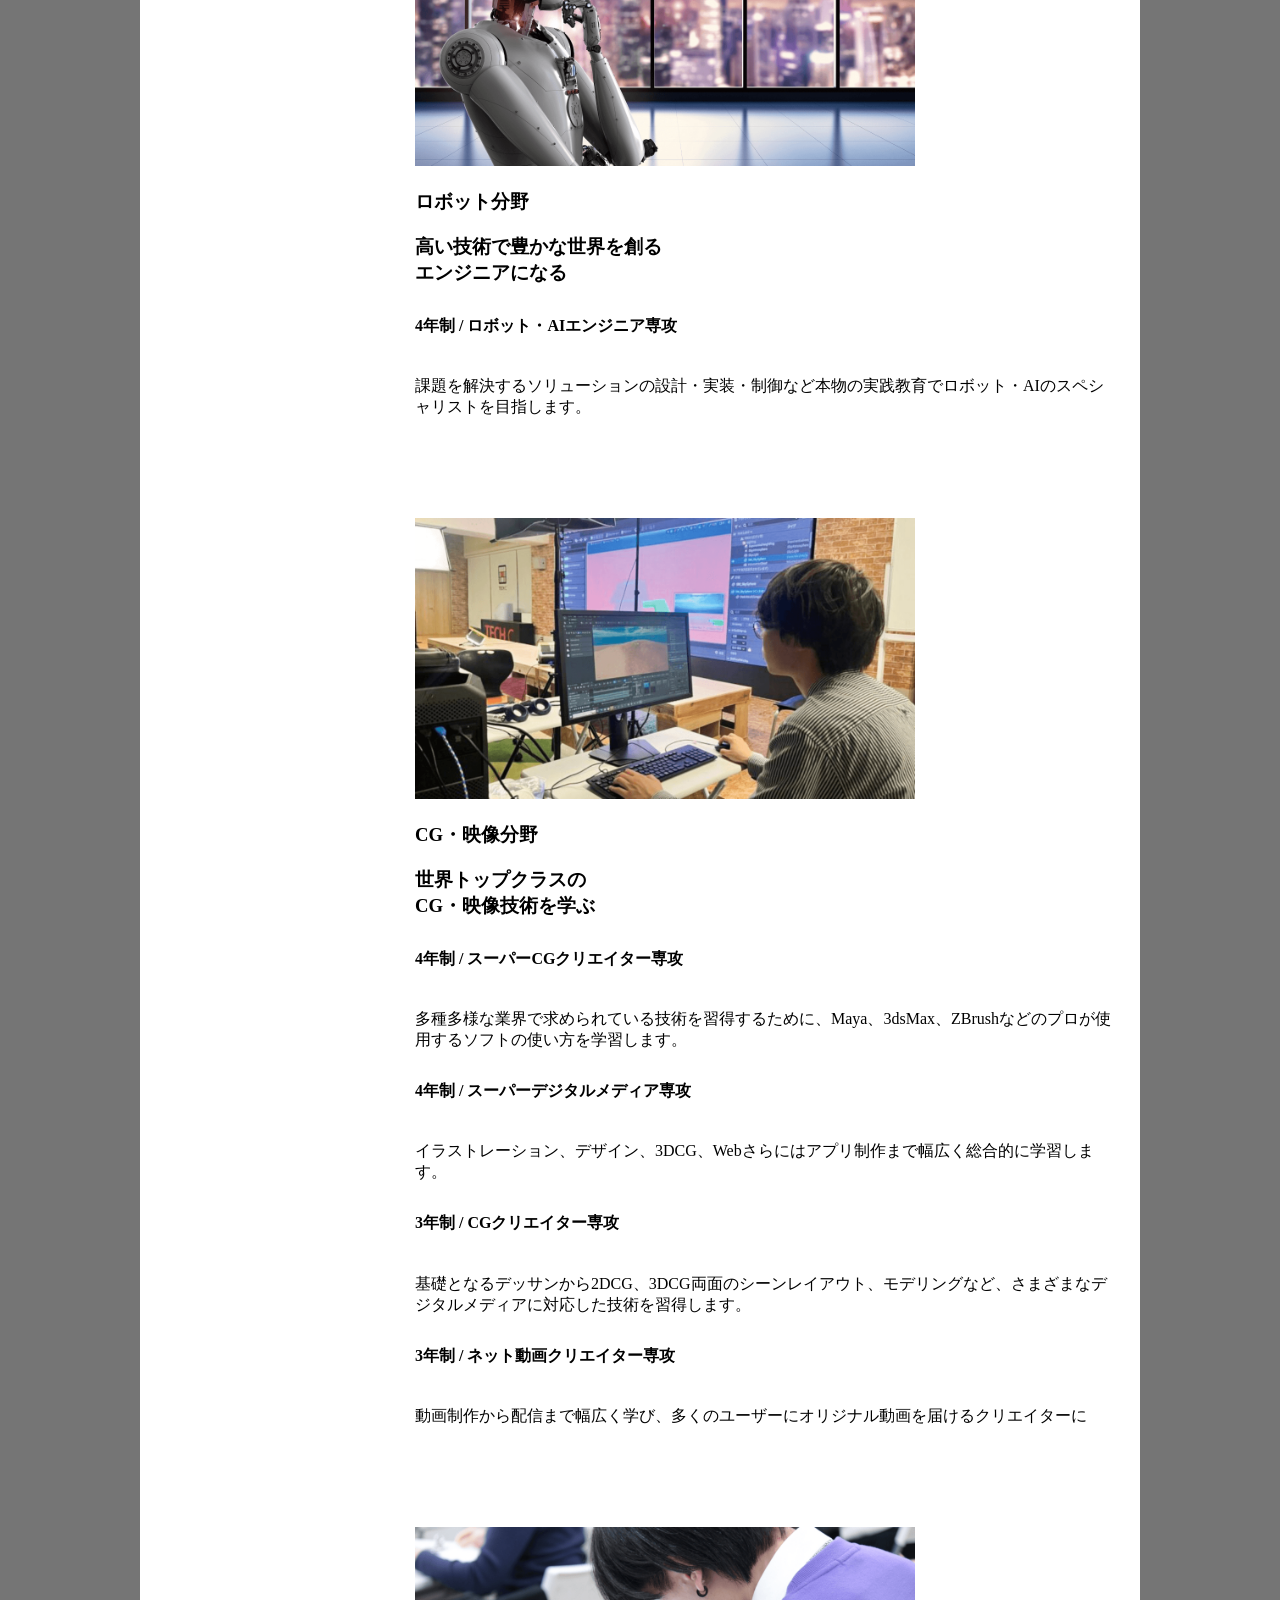
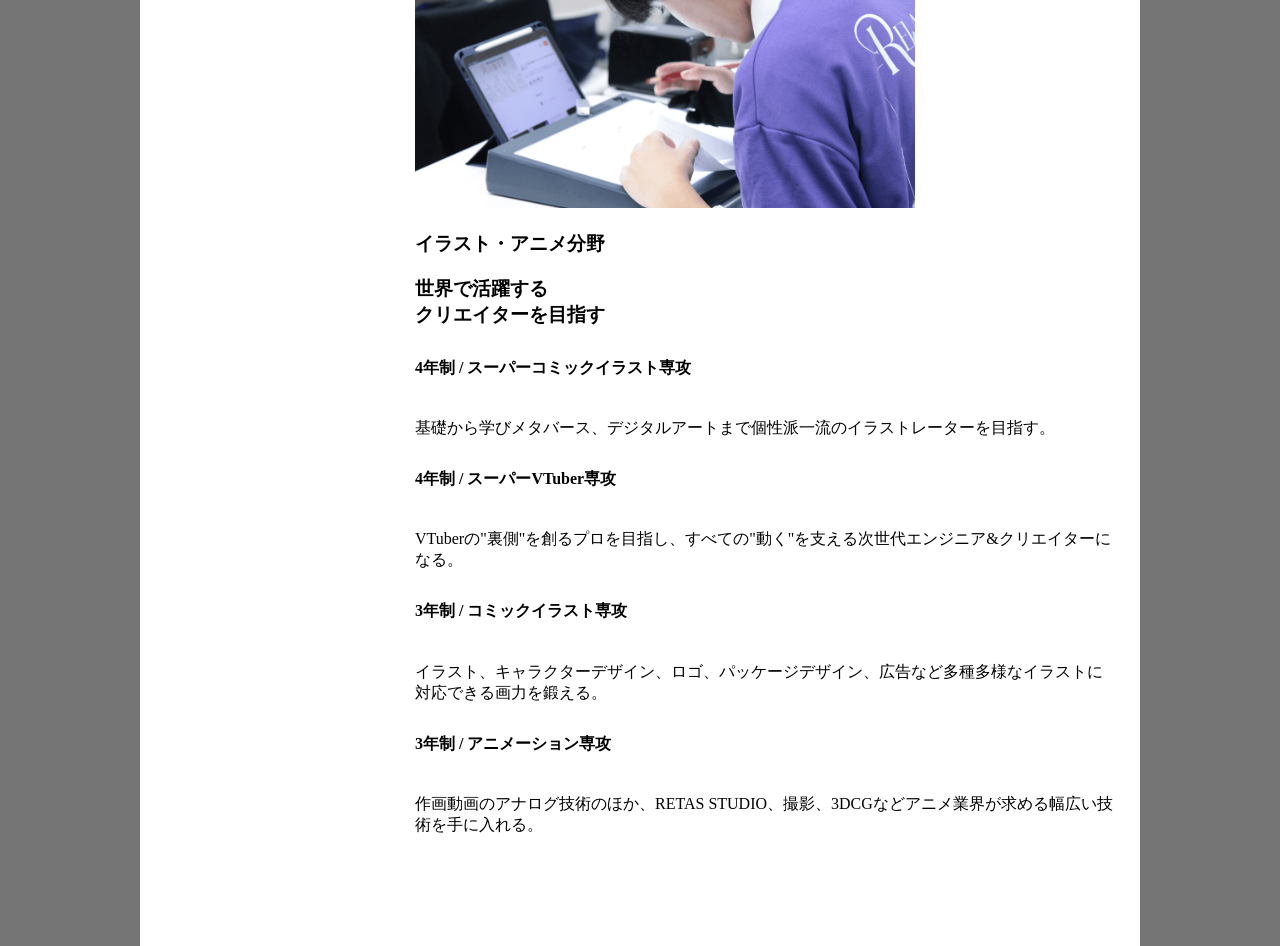
==== commit b188b0dd: "Update index.html" ====
--- a/highlight-menu-custom/index.html
+++ b/highlight-menu-custom/index.html
@@ -28,116 +28,116 @@
 
     <main>
       <section>
-        <img src="img/1.png" alt="game" width="400">
-        <h2>ゲーム分野</h2>
+        <img src="img/1.png" alt="game" width="500">
+        <h3>ゲーム分野</h3>
         <h3>感動を生み出す<br>ゲームクリエイターになる</h3>
         <p>
-          <h5>4年制 / スーパーゲームクリエイター専攻</h5><br>
+          <h4>4年制 / スーパーゲームクリエイター専攻</h4><br>
           企画、CG、プログラム、ネットワークなど、必要とされるゲーム業界の幅広い制作技術を4年間で習得します。
         </p>
         <p>
-          <h5>3年制 / ゲームワールド</h5><br>
+          <h4>3年制 / ゲームワールド</h4><br>
           ゲーム開発現場を想定し、主にプログラミング言語の勉強や、ゲーム開発などの実践的プログラマー教育を行います。
         </p>
         <p>
-          <h5>3年制 / ゲームCGデザイン専攻</h5><br>
+          <h4>3年制 / ゲームCGデザイン専攻</h4><br>
           基礎デッサンからスタートし、「ZBrush」や「Maya」などのプロ用ツールを使い、即戦力として活躍できる技術を習得します。
         </p>
         <p>
-          <h5>3年制 / ゲームキャラクターデザイン専攻</h5><br>
+          <h4>3年制 / ゲームキャラクターデザイン専攻</h4><br>
           基礎となるデッサン、最新ゲームで使われるソフトなど幅広い技術で、キャラクターに命を吹き込みます。
         </p>
       </section>
       <section>
-        <img src="img/2.jpg" alt="esports" width="400">
-        <h2>esports分野</h2>
+        <img src="img/2.jpg" alt="esports" width="500">
+        <h3>esports分野</h3>
         <h3>夢と感動を世界へ<br>esports業界で活躍する</h3>
         <p>
-          <h5>4年制 / esportsプロマネージメント専攻</h5><br>
+          <h4>4年制 / esportsプロマネージメント専攻</h4><br>
           esports業界をリードするイベントの運営技術・マネジメント力を身につける。
         </p>
         <p>
-          <h5>4年制 / esportsストリーマー＆ゲーム実況専攻</h5><br>
+          <h4>4年制 / esportsストリーマー＆ゲーム実況専攻</h4><br>
           実況技術、動画編集、配信、コミュニケーションスキルなどを学び、ファンを魅了する実況者・ストリーマーを目指す。
         </p>
         <p>
-          <h5>3年制 / esportsプロゲーマー専攻</h5><br>
+          <h4>3年制 / esportsプロゲーマー専攻</h4><br>
           日本から世界最強へ！プロマインドやゲームの戦略を学んで世界を熱狂させるプロesportsプレイヤーを目指す。
         </p>
       </section>
       <section>
-        <img src="img/3.png" alt="itai" width="400">
-        <h2>IT・AI分野</h2>
+        <img src="img/3.png" alt="itai" width="500">
+        <h3>IT・AI分野</h3>
         <h3>アイデアが未来をつくる<br>IT・AI・IoTを学ぶ</h3>
         <p>
-          <h5>4年制 / スーパーITエンジニア専攻</h5><br>
+          <h4>4年制 / スーパーITエンジニア専攻</h4><br>
           Web、データベース、インフラなどIT全般を学ぶ。
         </p>
         <p>
-          <h5>4年制 / スーパーAIクリエイター専攻</h5><br>
+          <h4>4年制 / スーパーAIクリエイター専攻</h4><br>
           AIに必要な数学基礎から、機械学習までAI技術全般を学ぶ。
         </p>
         <p>
-          <h5>4年制 / スーパーホワイトハッカー専攻</h5><br>
+          <h4>4年制 / スーパーホワイトハッカー専攻</h4><br>
           ネットワークセキュリティの最先端技術を身につける。
         </p>
         <p>
-          <h5>3年制 / UI・UXデザイナー専攻</h5><br>
+          <h4>3年制 / UI・UXデザイナー専攻</h4><br>
           ホームページ制作からアプリUI設計まで、先端UI・UXスキルを習得。
         </p>
         <p>
-          <h5>3年制 / ITプログラマー専攻</h5><br>
+          <h4>3年制 / ITプログラマー専攻</h4><br>
           実践的なプログラミング技術を身に付け、世界で活躍するエンジニアへ。
         </p>
       </section>
       <section>
-        <img src="img/4.png" alt="robot" width="400">
-        <h2>ロボット分野</h2>
+        <img src="img/4.png" alt="robot" width="500">
+        <h3>ロボット分野</h3>
         <h3>高い技術で豊かな世界を創る<br>エンジニアになる</h3>
         <p>
-          <h5>4年制 / ロボット・AIエンジニア専攻</h5><br>
+          <h4>4年制 / ロボット・AIエンジニア専攻</h4><br>
           課題を解決するソリューションの設計・実装・制御など本物の実践教育でロボット・AIのスペシャリストを目指します。
         </p>
       </section>
       <section>
-        <img src="img/5.png" alt="cg" width="400">
-        <h2>CG・映像分野</h2>
+        <img src="img/5.png" alt="cg" width="500">
+        <h3>CG・映像分野</h3>
         <h3>世界トップクラスの<br>CG・映像技術を学ぶ</h3>
         <p>
-          <h5>4年制 / スーパーCGクリエイター専攻</h5><br>
+          <h4>4年制 / スーパーCGクリエイター専攻</h4><br>
           多種多様な業界で求められている技術を習得するために、Maya、3dsMax、ZBrushなどのプロが使用するソフトの使い方を学習します。
         </p>
         <p>
-          <h5>4年制 / スーパーデジタルメディア専攻</h5><br>
+          <h4>4年制 / スーパーデジタルメディア専攻</h4><br>
           イラストレーション、デザイン、3DCG、Webさらにはアプリ制作まで幅広く総合的に学習します。
         </p>
         <p>
-          <h5>3年制 / CGクリエイター専攻</h5><br>
+          <h4>3年制 / CGクリエイター専攻</h4><br>
           基礎となるデッサンから2DCG、3DCG両面のシーンレイアウト、モデリングなど、さまざまなデジタルメディアに対応した技術を習得します。
         </p>
         <p>
-          <h5>3年制 / ネット動画クリエイター専攻</h5><br>
+          <h4>3年制 / ネット動画クリエイター専攻</h4><br>
           動画制作から配信まで幅広く学び、多くのユーザーにオリジナル動画を届けるクリエイターに
         </p>
       </section>
       <section>
-        <img src="img/6.png" alt="ani" width="400">
-        <h2>イラスト・アニメ分野</h2>
+        <img src="img/6.png" alt="ani" width="500">
+        <h3>イラスト・アニメ分野</h3>
         <h3>世界で活躍する<br>クリエイターを目指す</h3>
         <p>
-          <h5>4年制 / スーパーコミックイラスト専攻</h5><br>
+          <h4>4年制 / スーパーコミックイラスト専攻</h4><br>
           基礎から学びメタバース、デジタルアートまで個性派一流のイラストレーターを目指す。
         </p>
         <p>
-          <h5>4年制 / スーパーVTuber専攻</h5><br>
+          <h4>4年制 / スーパーVTuber専攻</h4><br>
           VTuberの"裏側"を創るプロを目指し、すべての"動く"を支える次世代エンジニア&クリエイターになる。
         </p>
         <p>
-          <h5>3年制 / コミックイラスト専攻</h5><br>
+          <h4>3年制 / コミックイラスト専攻</h4><br>
           イラスト、キャラクターデザイン、ロゴ、パッケージデザイン、広告など多種多様なイラストに対応できる画力を鍛える。
         </p>
         <p>
-          <h5>3年制 / アニメーション専攻</h5><br>
+          <h4>3年制 / アニメーション専攻</h4><br>
           作画動画のアナログ技術のほか、RETAS STUDIO、撮影、3DCGなどアニメ業界が求める幅広い技術を手に入れる。
         </p>
       </section>
--- a/highlight-menu-custom/css/style.css
+++ b/highlight-menu-custom/css/style.css
@@ -1,7 +1,7 @@
 @charset "utf-8";
 
 body {
-  background: #523434;
+  background: #757575;
   margin: 0;
 }
 
@@ -13,12 +13,12 @@
 header {
   position: fixed;
   width: 250px;
-  background: #ecc23d;
+  background: #fff;
 }
 
 header h1 {
   padding: 70px 25px;
-  color: #de7e27;
+  color: #000;
   font-size: 2.5em;
   line-height: 1.1em;
   font-weight: bold;
@@ -36,12 +36,13 @@
   display: block;
   padding: 25px;
   font-weight: bold;
-  color: #ecc23d;
-  background: #de7e27;
+  color: #fff;
+  background: #db0202;
   text-decoration: none;
 }
 nav li.current a {
-  color: #fff;
+  color: #db0202;
+  background: #fff;
 }
 
 main {
@@ -52,13 +53,17 @@
   margin-bottom: 100px;
 }
 section h2 {
-  color: #de7e27;
+  color: #db0202;
   font-size: 2.5em;
   font-weight: bold;
   margin-bottom: 40px;
 }
+h5 {
+  color: #757575;
+  font-weight: bold;
+}
 p {
   margin-bottom: 30px;
   line-height: 2;
-  color: #343752;
-}+  color: #000;
+}
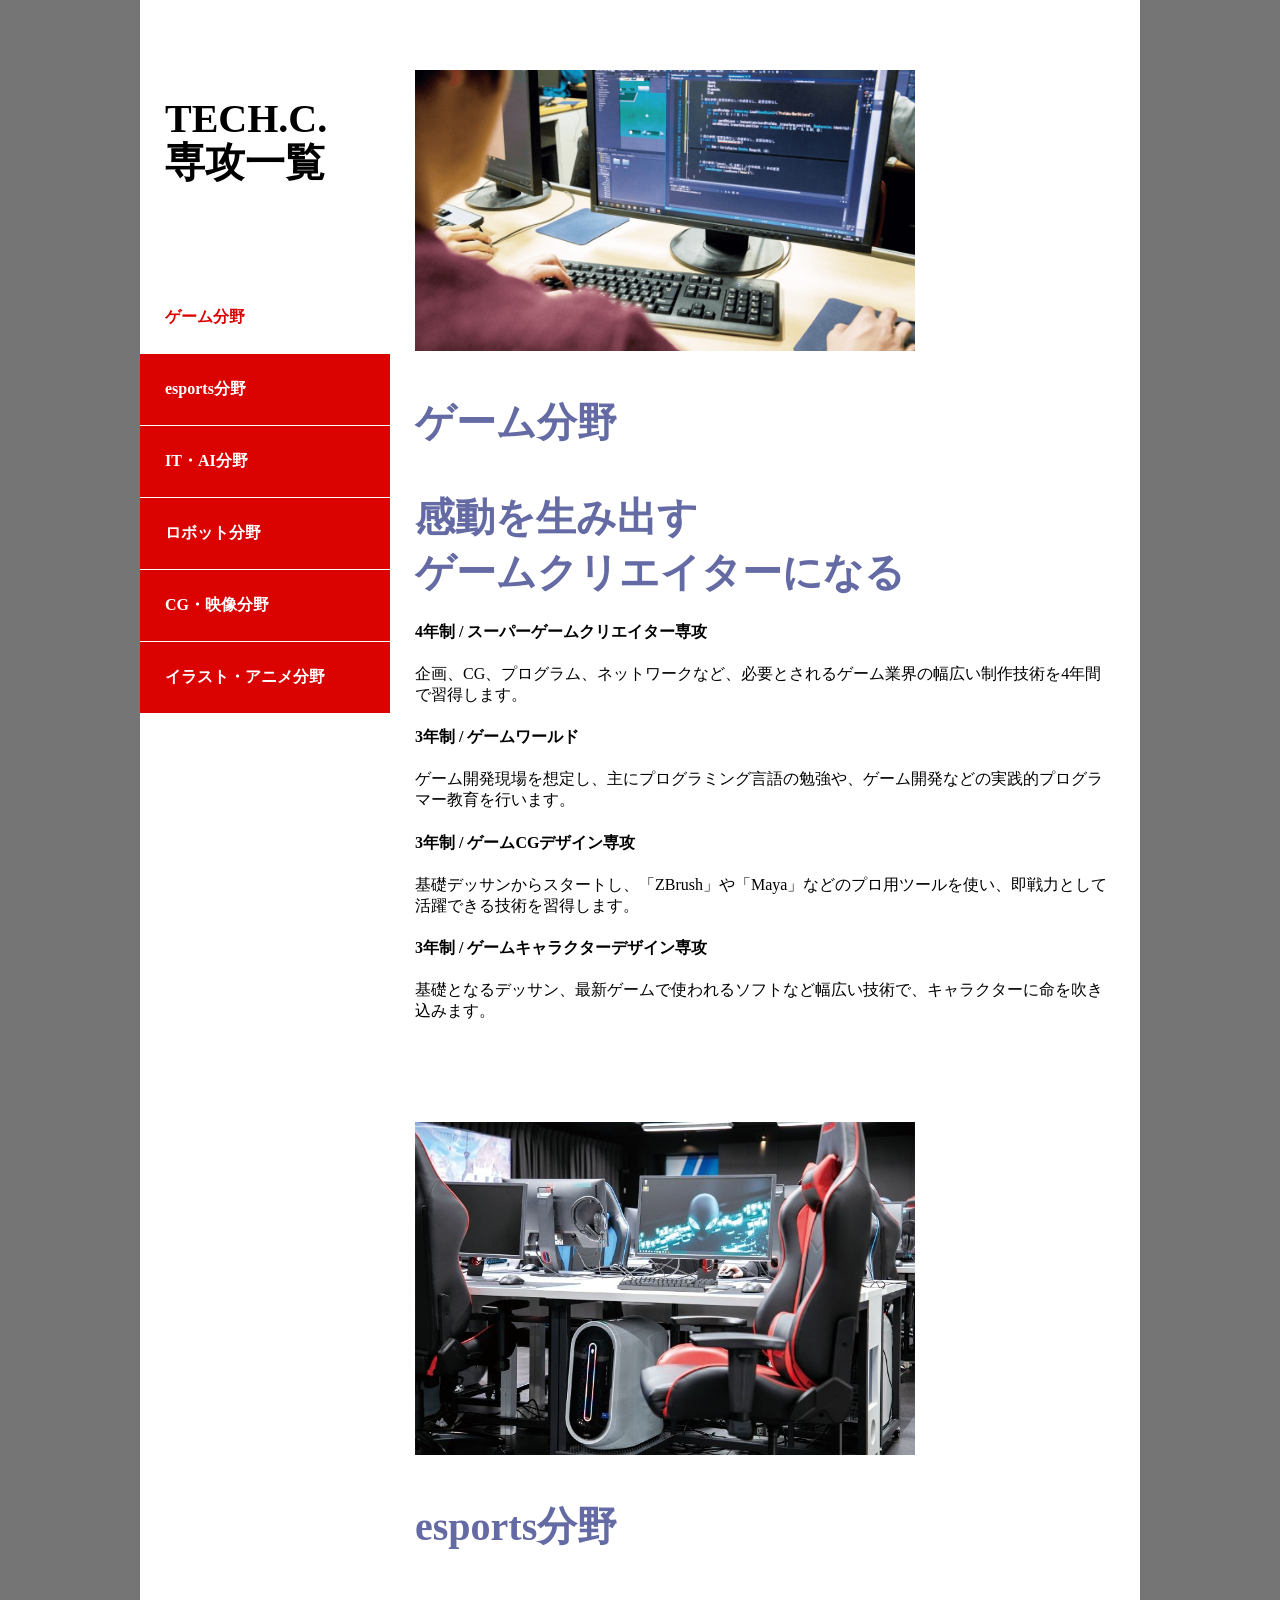
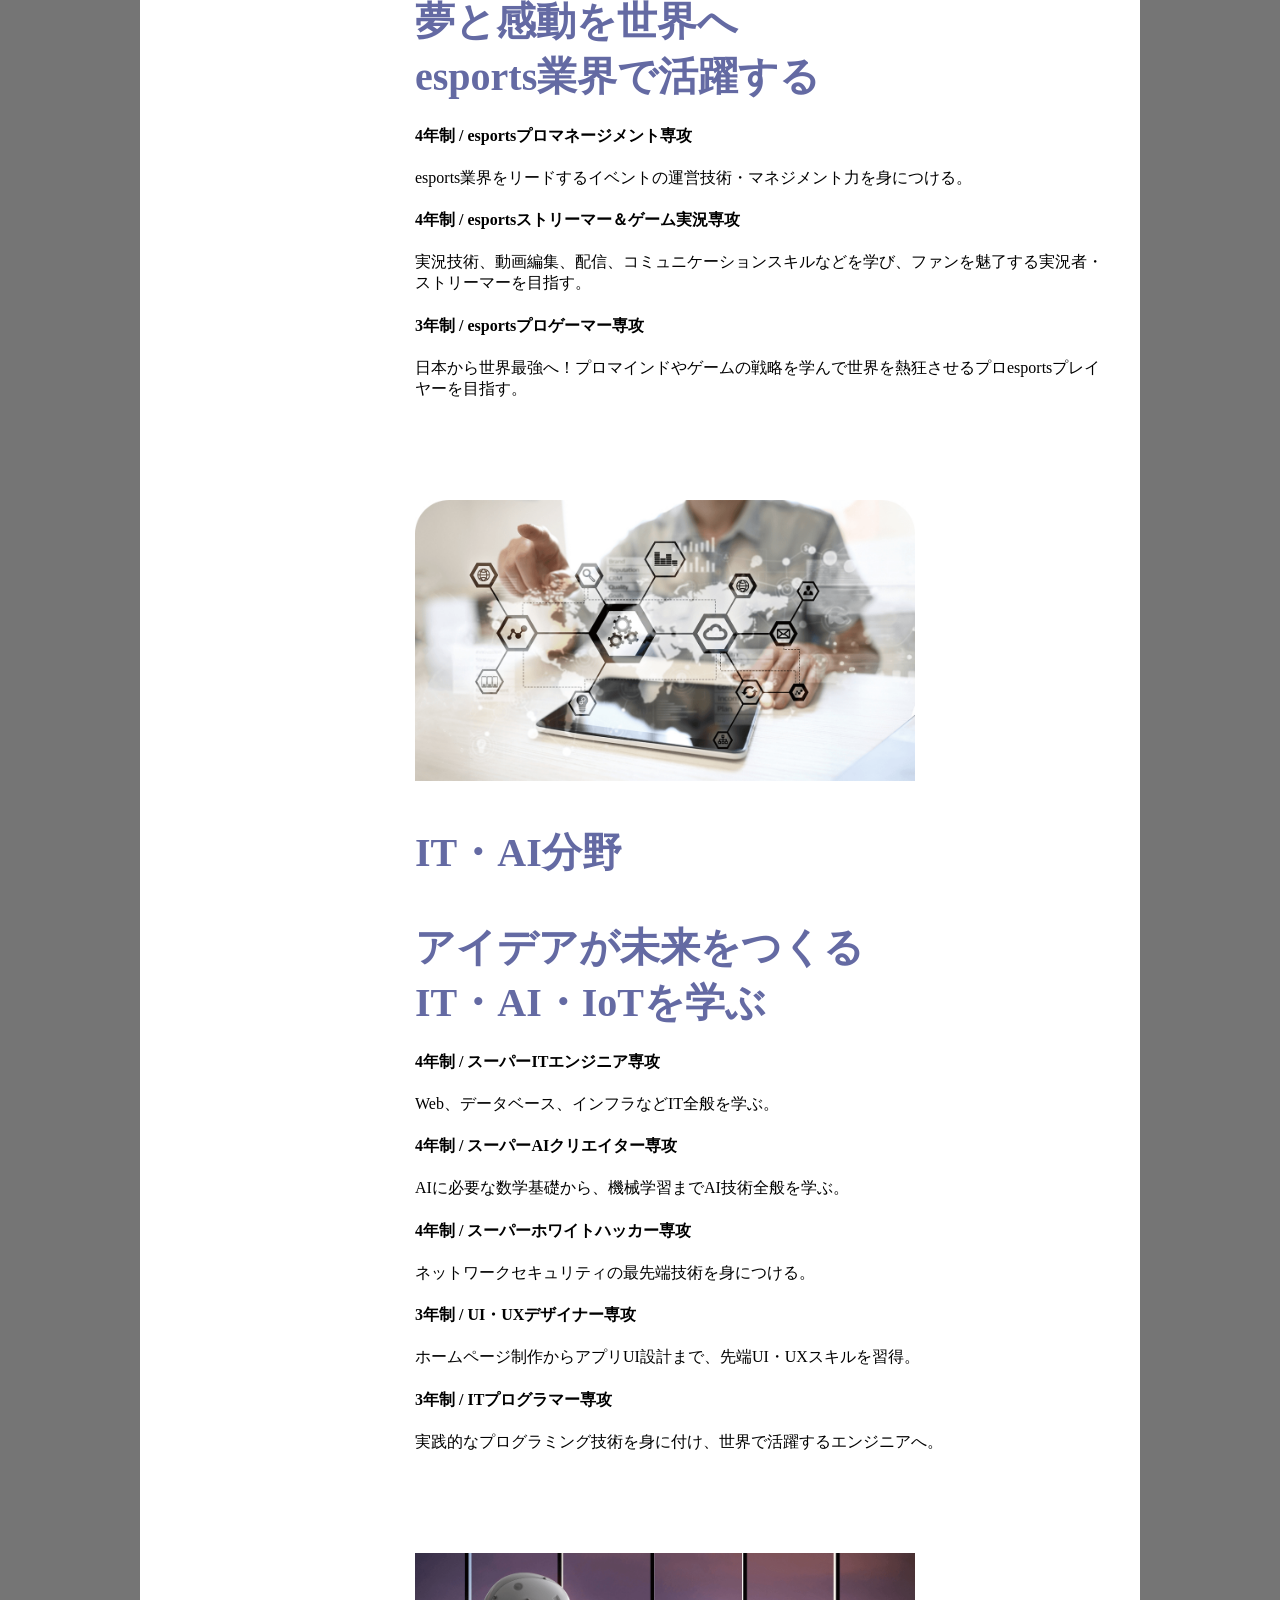
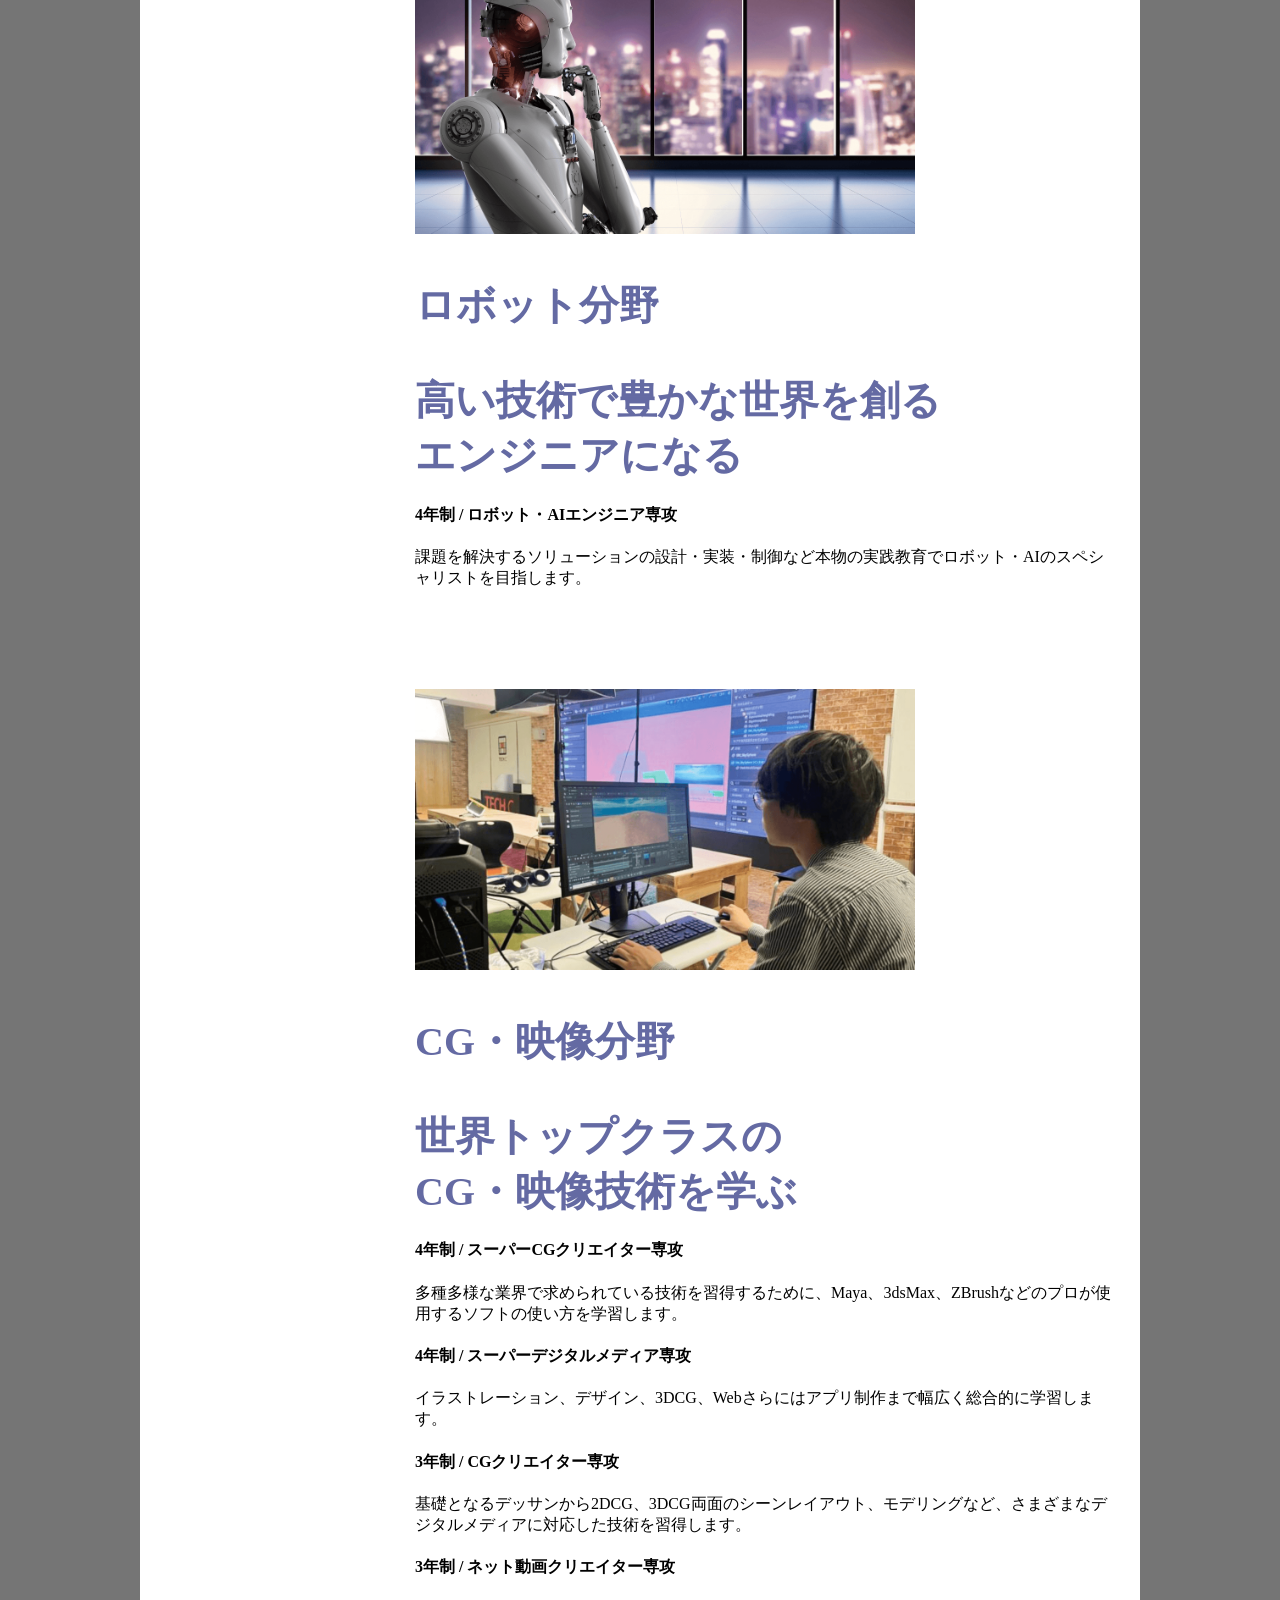
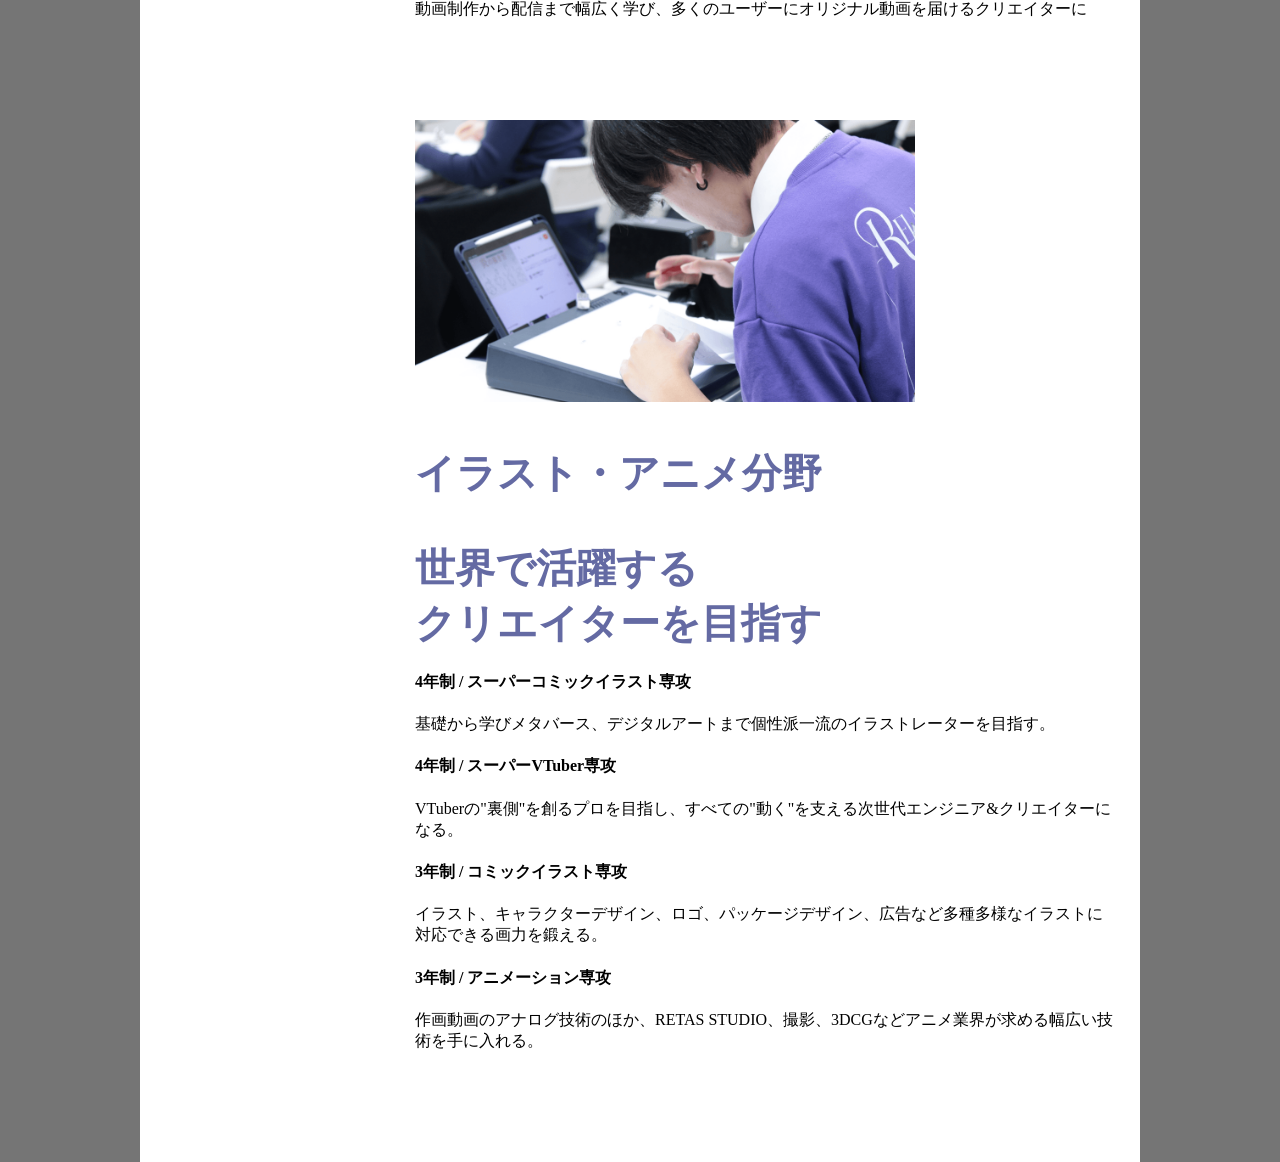
==== commit 77ac7dab: "Update index.html" ====
--- a/highlight-menu-custom/index.html
+++ b/highlight-menu-custom/index.html
@@ -32,19 +32,19 @@
         <h3>ゲーム分野</h3>
         <h3>感動を生み出す<br>ゲームクリエイターになる</h3>
         <p>
-          <h4>4年制 / スーパーゲームクリエイター専攻</h4><br>
+          <h4>4年制 / スーパーゲームクリエイター専攻</h4>
           企画、CG、プログラム、ネットワークなど、必要とされるゲーム業界の幅広い制作技術を4年間で習得します。
         </p>
         <p>
-          <h4>3年制 / ゲームワールド</h4><br>
+          <h4>3年制 / ゲームワールド</h4>
           ゲーム開発現場を想定し、主にプログラミング言語の勉強や、ゲーム開発などの実践的プログラマー教育を行います。
         </p>
         <p>
-          <h4>3年制 / ゲームCGデザイン専攻</h4><br>
+          <h4>3年制 / ゲームCGデザイン専攻</h4>
           基礎デッサンからスタートし、「ZBrush」や「Maya」などのプロ用ツールを使い、即戦力として活躍できる技術を習得します。
         </p>
         <p>
-          <h4>3年制 / ゲームキャラクターデザイン専攻</h4><br>
+          <h4>3年制 / ゲームキャラクターデザイン専攻</h4>
           基礎となるデッサン、最新ゲームで使われるソフトなど幅広い技術で、キャラクターに命を吹き込みます。
         </p>
       </section>
@@ -53,15 +53,15 @@
         <h3>esports分野</h3>
         <h3>夢と感動を世界へ<br>esports業界で活躍する</h3>
         <p>
-          <h4>4年制 / esportsプロマネージメント専攻</h4><br>
+          <h4>4年制 / esportsプロマネージメント専攻</h4>
           esports業界をリードするイベントの運営技術・マネジメント力を身につける。
         </p>
         <p>
-          <h4>4年制 / esportsストリーマー＆ゲーム実況専攻</h4><br>
+          <h4>4年制 / esportsストリーマー＆ゲーム実況専攻</h4>
           実況技術、動画編集、配信、コミュニケーションスキルなどを学び、ファンを魅了する実況者・ストリーマーを目指す。
         </p>
         <p>
-          <h4>3年制 / esportsプロゲーマー専攻</h4><br>
+          <h4>3年制 / esportsプロゲーマー専攻</h4>
           日本から世界最強へ！プロマインドやゲームの戦略を学んで世界を熱狂させるプロesportsプレイヤーを目指す。
         </p>
       </section>
@@ -70,23 +70,23 @@
         <h3>IT・AI分野</h3>
         <h3>アイデアが未来をつくる<br>IT・AI・IoTを学ぶ</h3>
         <p>
-          <h4>4年制 / スーパーITエンジニア専攻</h4><br>
+          <h4>4年制 / スーパーITエンジニア専攻</h4>
           Web、データベース、インフラなどIT全般を学ぶ。
         </p>
         <p>
-          <h4>4年制 / スーパーAIクリエイター専攻</h4><br>
+          <h4>4年制 / スーパーAIクリエイター専攻</h4>
           AIに必要な数学基礎から、機械学習までAI技術全般を学ぶ。
         </p>
         <p>
-          <h4>4年制 / スーパーホワイトハッカー専攻</h4><br>
+          <h4>4年制 / スーパーホワイトハッカー専攻</h4>
           ネットワークセキュリティの最先端技術を身につける。
         </p>
         <p>
-          <h4>3年制 / UI・UXデザイナー専攻</h4><br>
+          <h4>3年制 / UI・UXデザイナー専攻</h4>
           ホームページ制作からアプリUI設計まで、先端UI・UXスキルを習得。
         </p>
         <p>
-          <h4>3年制 / ITプログラマー専攻</h4><br>
+          <h4>3年制 / ITプログラマー専攻</h4>
           実践的なプログラミング技術を身に付け、世界で活躍するエンジニアへ。
         </p>
       </section>
@@ -95,7 +95,7 @@
         <h3>ロボット分野</h3>
         <h3>高い技術で豊かな世界を創る<br>エンジニアになる</h3>
         <p>
-          <h4>4年制 / ロボット・AIエンジニア専攻</h4><br>
+          <h4>4年制 / ロボット・AIエンジニア専攻</h4>
           課題を解決するソリューションの設計・実装・制御など本物の実践教育でロボット・AIのスペシャリストを目指します。
         </p>
       </section>
@@ -104,19 +104,19 @@
         <h3>CG・映像分野</h3>
         <h3>世界トップクラスの<br>CG・映像技術を学ぶ</h3>
         <p>
-          <h4>4年制 / スーパーCGクリエイター専攻</h4><br>
+          <h4>4年制 / スーパーCGクリエイター専攻</h4>
           多種多様な業界で求められている技術を習得するために、Maya、3dsMax、ZBrushなどのプロが使用するソフトの使い方を学習します。
         </p>
         <p>
-          <h4>4年制 / スーパーデジタルメディア専攻</h4><br>
+          <h4>4年制 / スーパーデジタルメディア専攻</h4>
           イラストレーション、デザイン、3DCG、Webさらにはアプリ制作まで幅広く総合的に学習します。
         </p>
         <p>
-          <h4>3年制 / CGクリエイター専攻</h4><br>
+          <h4>3年制 / CGクリエイター専攻</h4>
           基礎となるデッサンから2DCG、3DCG両面のシーンレイアウト、モデリングなど、さまざまなデジタルメディアに対応した技術を習得します。
         </p>
         <p>
-          <h4>3年制 / ネット動画クリエイター専攻</h4><br>
+          <h4>3年制 / ネット動画クリエイター専攻</h4>
           動画制作から配信まで幅広く学び、多くのユーザーにオリジナル動画を届けるクリエイターに
         </p>
       </section>
@@ -125,19 +125,19 @@
         <h3>イラスト・アニメ分野</h3>
         <h3>世界で活躍する<br>クリエイターを目指す</h3>
         <p>
-          <h4>4年制 / スーパーコミックイラスト専攻</h4><br>
+          <h4>4年制 / スーパーコミックイラスト専攻</h4>
           基礎から学びメタバース、デジタルアートまで個性派一流のイラストレーターを目指す。
         </p>
         <p>
-          <h4>4年制 / スーパーVTuber専攻</h4><br>
+          <h4>4年制 / スーパーVTuber専攻</h4>
           VTuberの"裏側"を創るプロを目指し、すべての"動く"を支える次世代エンジニア&クリエイターになる。
         </p>
         <p>
-          <h4>3年制 / コミックイラスト専攻</h4><br>
+          <h4>3年制 / コミックイラスト専攻</h4>
           イラスト、キャラクターデザイン、ロゴ、パッケージデザイン、広告など多種多様なイラストに対応できる画力を鍛える。
         </p>
         <p>
-          <h4>3年制 / アニメーション専攻</h4><br>
+          <h4>3年制 / アニメーション専攻</h4>
           作画動画のアナログ技術のほか、RETAS STUDIO、撮影、3DCGなどアニメ業界が求める幅広い技術を手に入れる。
         </p>
       </section>
--- a/highlight-menu-custom/css/style.css
+++ b/highlight-menu-custom/css/style.css
@@ -52,18 +52,17 @@
 section {
   margin-bottom: 100px;
 }
-section h2 {
-  color: #db0202;
+section h3 {
+  color: #646aa3;
   font-size: 2.5em;
   font-weight: bold;
-  margin-bottom: 40px;
+  margin-bottom: 10px;
 }
-h5 {
-  color: #757575;
+h4 {
   font-weight: bold;
 }
 p {
-  margin-bottom: 30px;
-  line-height: 2;
+  margin-bottom: 10px;
+  line-height: 1;
   color: #000;
 }
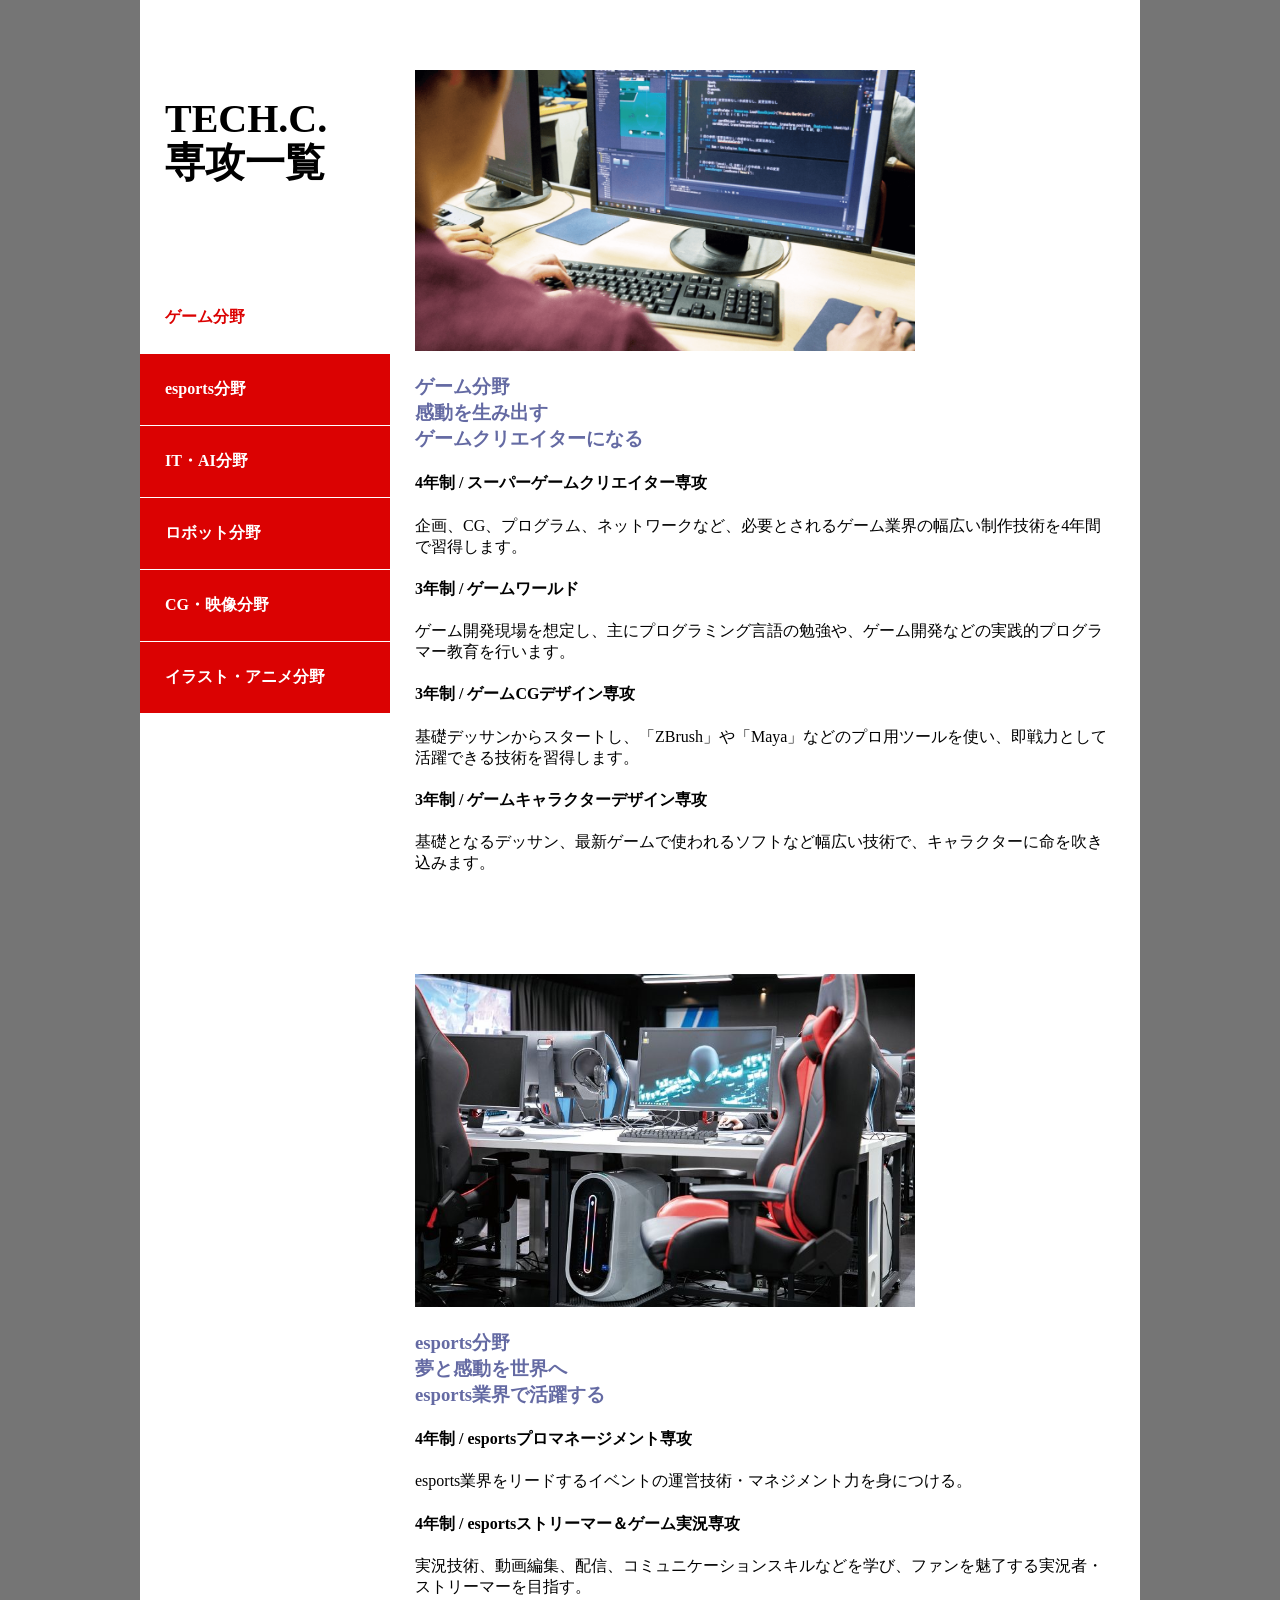
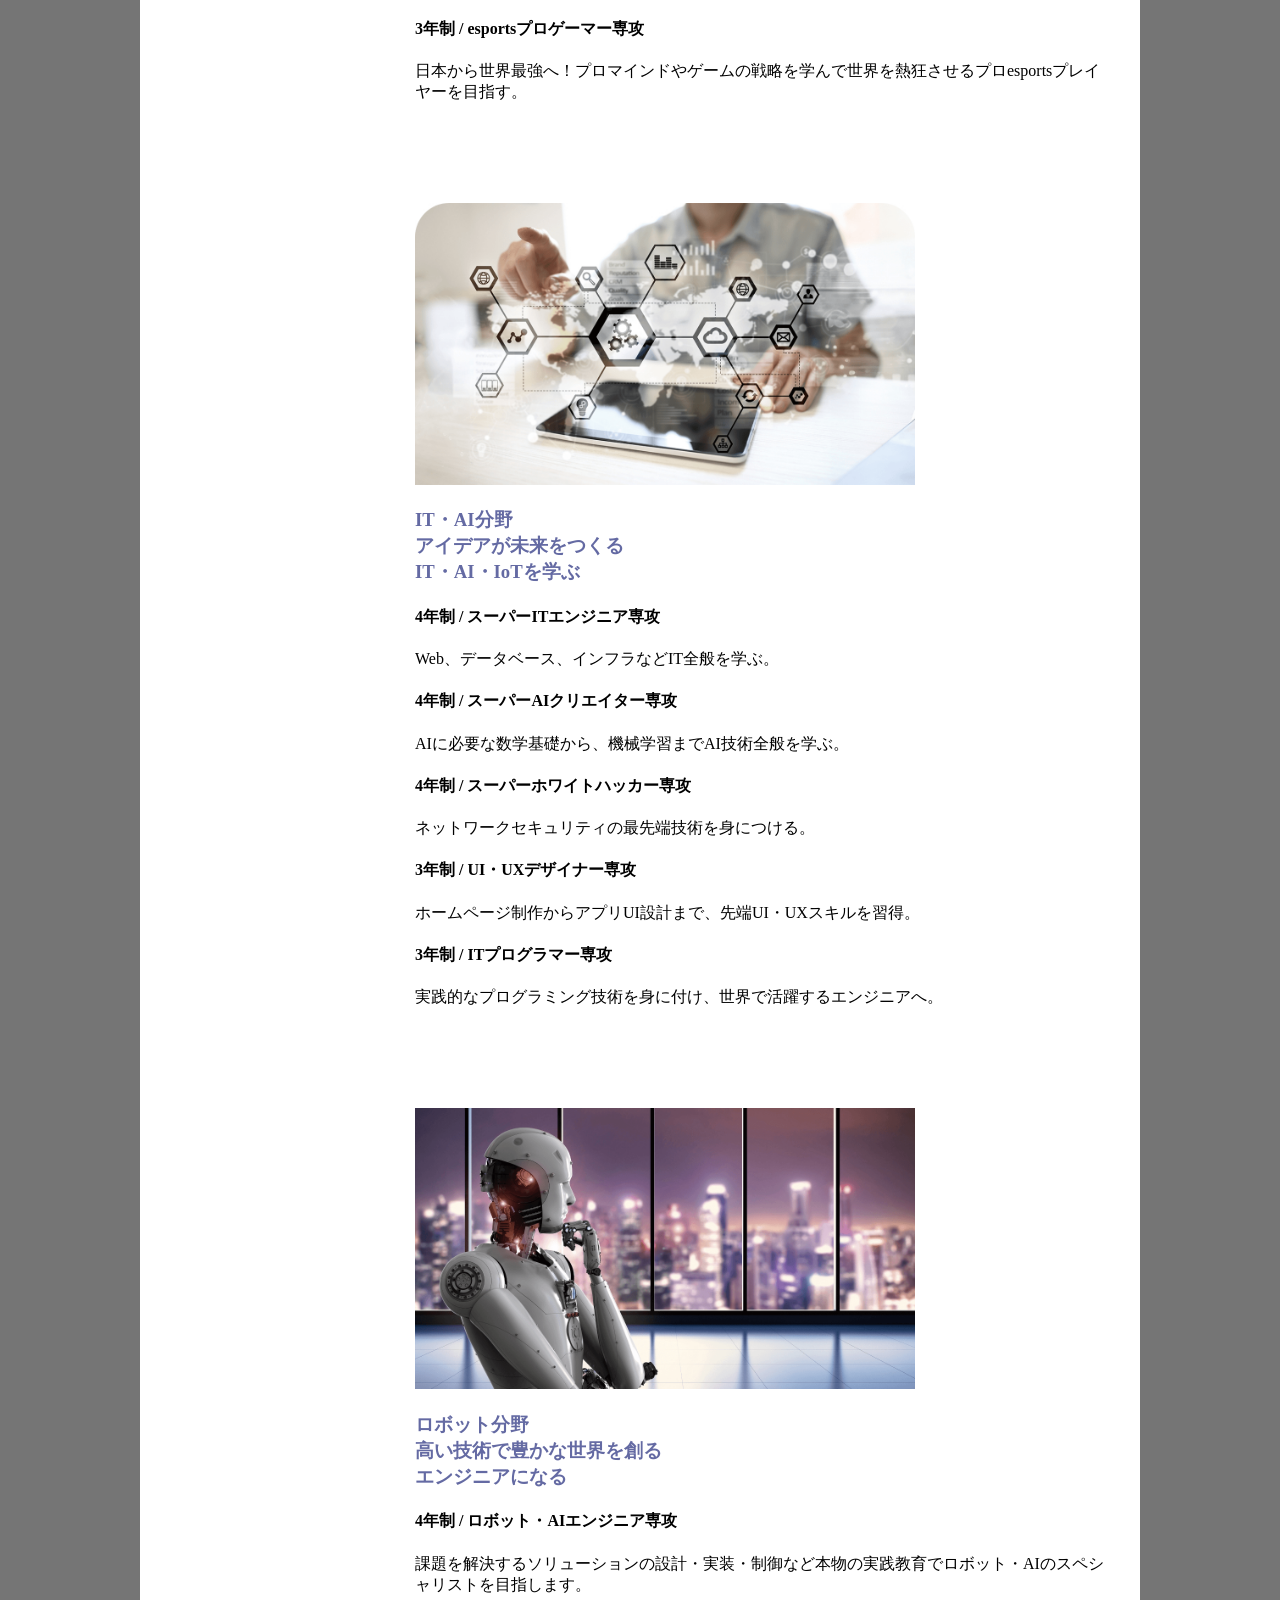
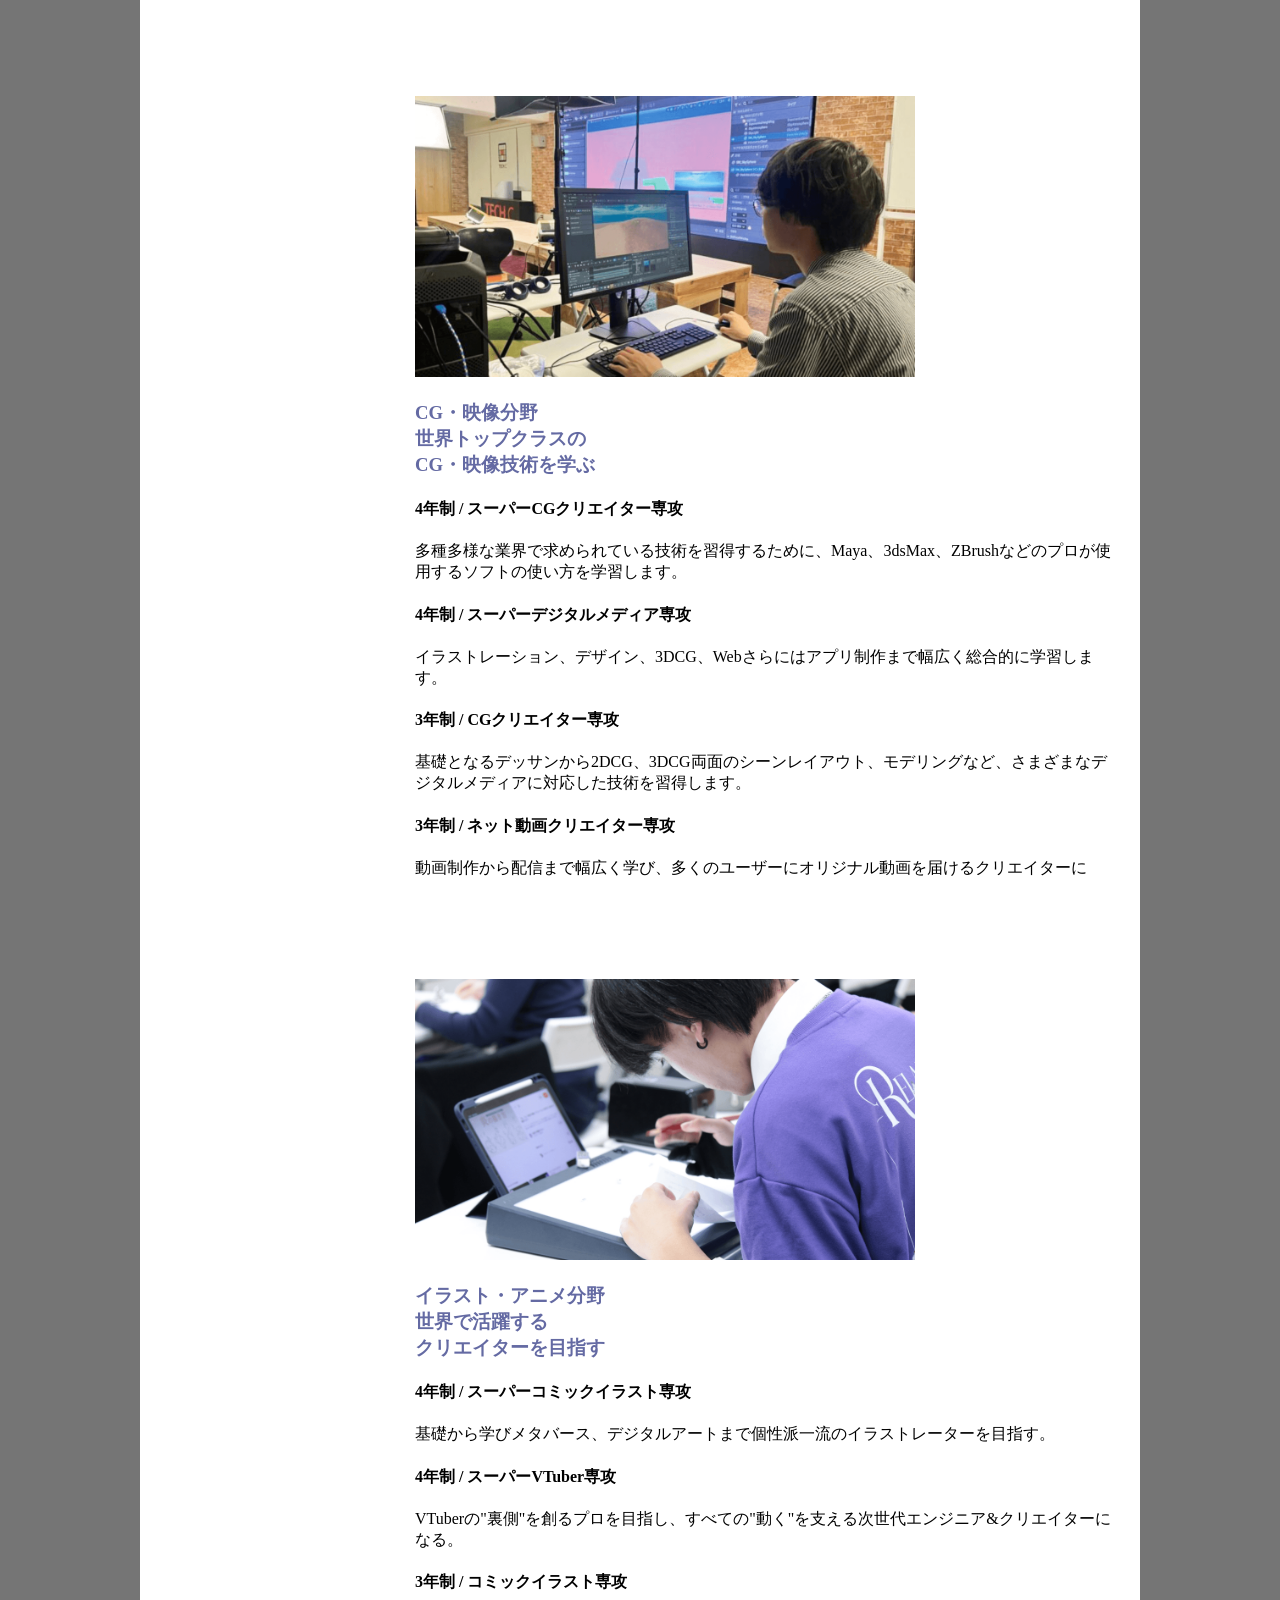
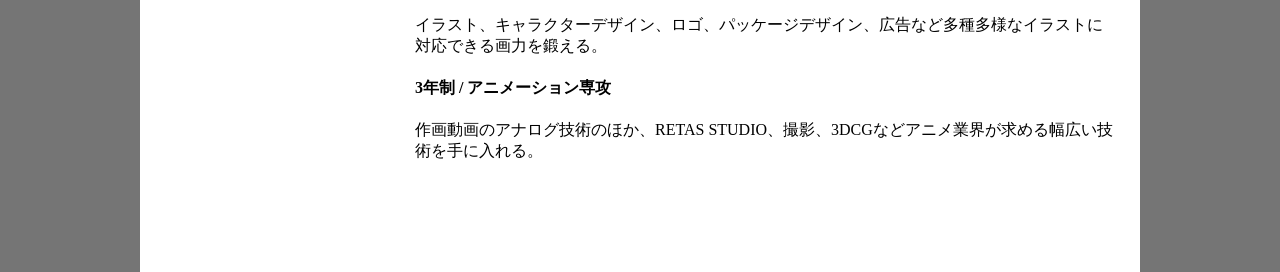
==== commit 150bb2b6: "Update index.html" ====
--- a/highlight-menu-custom/index.html
+++ b/highlight-menu-custom/index.html
@@ -29,8 +29,7 @@
     <main>
       <section>
         <img src="img/1.png" alt="game" width="500">
-        <h3>ゲーム分野</h3>
-        <h3>感動を生み出す<br>ゲームクリエイターになる</h3>
+        <h3>ゲーム分野<br>感動を生み出す<br>ゲームクリエイターになる</h3>
         <p>
           <h4>4年制 / スーパーゲームクリエイター専攻</h4>
           企画、CG、プログラム、ネットワークなど、必要とされるゲーム業界の幅広い制作技術を4年間で習得します。
@@ -50,8 +49,7 @@
       </section>
       <section>
         <img src="img/2.jpg" alt="esports" width="500">
-        <h3>esports分野</h3>
-        <h3>夢と感動を世界へ<br>esports業界で活躍する</h3>
+        <h3>esports分野<br>夢と感動を世界へ<br>esports業界で活躍する</h3>
         <p>
           <h4>4年制 / esportsプロマネージメント専攻</h4>
           esports業界をリードするイベントの運営技術・マネジメント力を身につける。
@@ -67,8 +65,7 @@
       </section>
       <section>
         <img src="img/3.png" alt="itai" width="500">
-        <h3>IT・AI分野</h3>
-        <h3>アイデアが未来をつくる<br>IT・AI・IoTを学ぶ</h3>
+        <h3>IT・AI分野<br>アイデアが未来をつくる<br>IT・AI・IoTを学ぶ</h3>
         <p>
           <h4>4年制 / スーパーITエンジニア専攻</h4>
           Web、データベース、インフラなどIT全般を学ぶ。
@@ -92,8 +89,7 @@
       </section>
       <section>
         <img src="img/4.png" alt="robot" width="500">
-        <h3>ロボット分野</h3>
-        <h3>高い技術で豊かな世界を創る<br>エンジニアになる</h3>
+        <h3>ロボット分野<br>高い技術で豊かな世界を創る<br>エンジニアになる</h3>
         <p>
           <h4>4年制 / ロボット・AIエンジニア専攻</h4>
           課題を解決するソリューションの設計・実装・制御など本物の実践教育でロボット・AIのスペシャリストを目指します。
@@ -101,8 +97,7 @@
       </section>
       <section>
         <img src="img/5.png" alt="cg" width="500">
-        <h3>CG・映像分野</h3>
-        <h3>世界トップクラスの<br>CG・映像技術を学ぶ</h3>
+        <h3>CG・映像分野<br>世界トップクラスの<br>CG・映像技術を学ぶ</h3>
         <p>
           <h4>4年制 / スーパーCGクリエイター専攻</h4>
           多種多様な業界で求められている技術を習得するために、Maya、3dsMax、ZBrushなどのプロが使用するソフトの使い方を学習します。
@@ -122,8 +117,7 @@
       </section>
       <section>
         <img src="img/6.png" alt="ani" width="500">
-        <h3>イラスト・アニメ分野</h3>
-        <h3>世界で活躍する<br>クリエイターを目指す</h3>
+        <h3>イラスト・アニメ分野<br>世界で活躍する<br>クリエイターを目指す</h3>
         <p>
           <h4>4年制 / スーパーコミックイラスト専攻</h4>
           基礎から学びメタバース、デジタルアートまで個性派一流のイラストレーターを目指す。
--- a/highlight-menu-custom/css/style.css
+++ b/highlight-menu-custom/css/style.css
@@ -54,9 +54,7 @@
 }
 section h3 {
   color: #646aa3;
-  font-size: 2.5em;
   font-weight: bold;
-  margin-bottom: 10px;
 }
 h4 {
   font-weight: bold;
